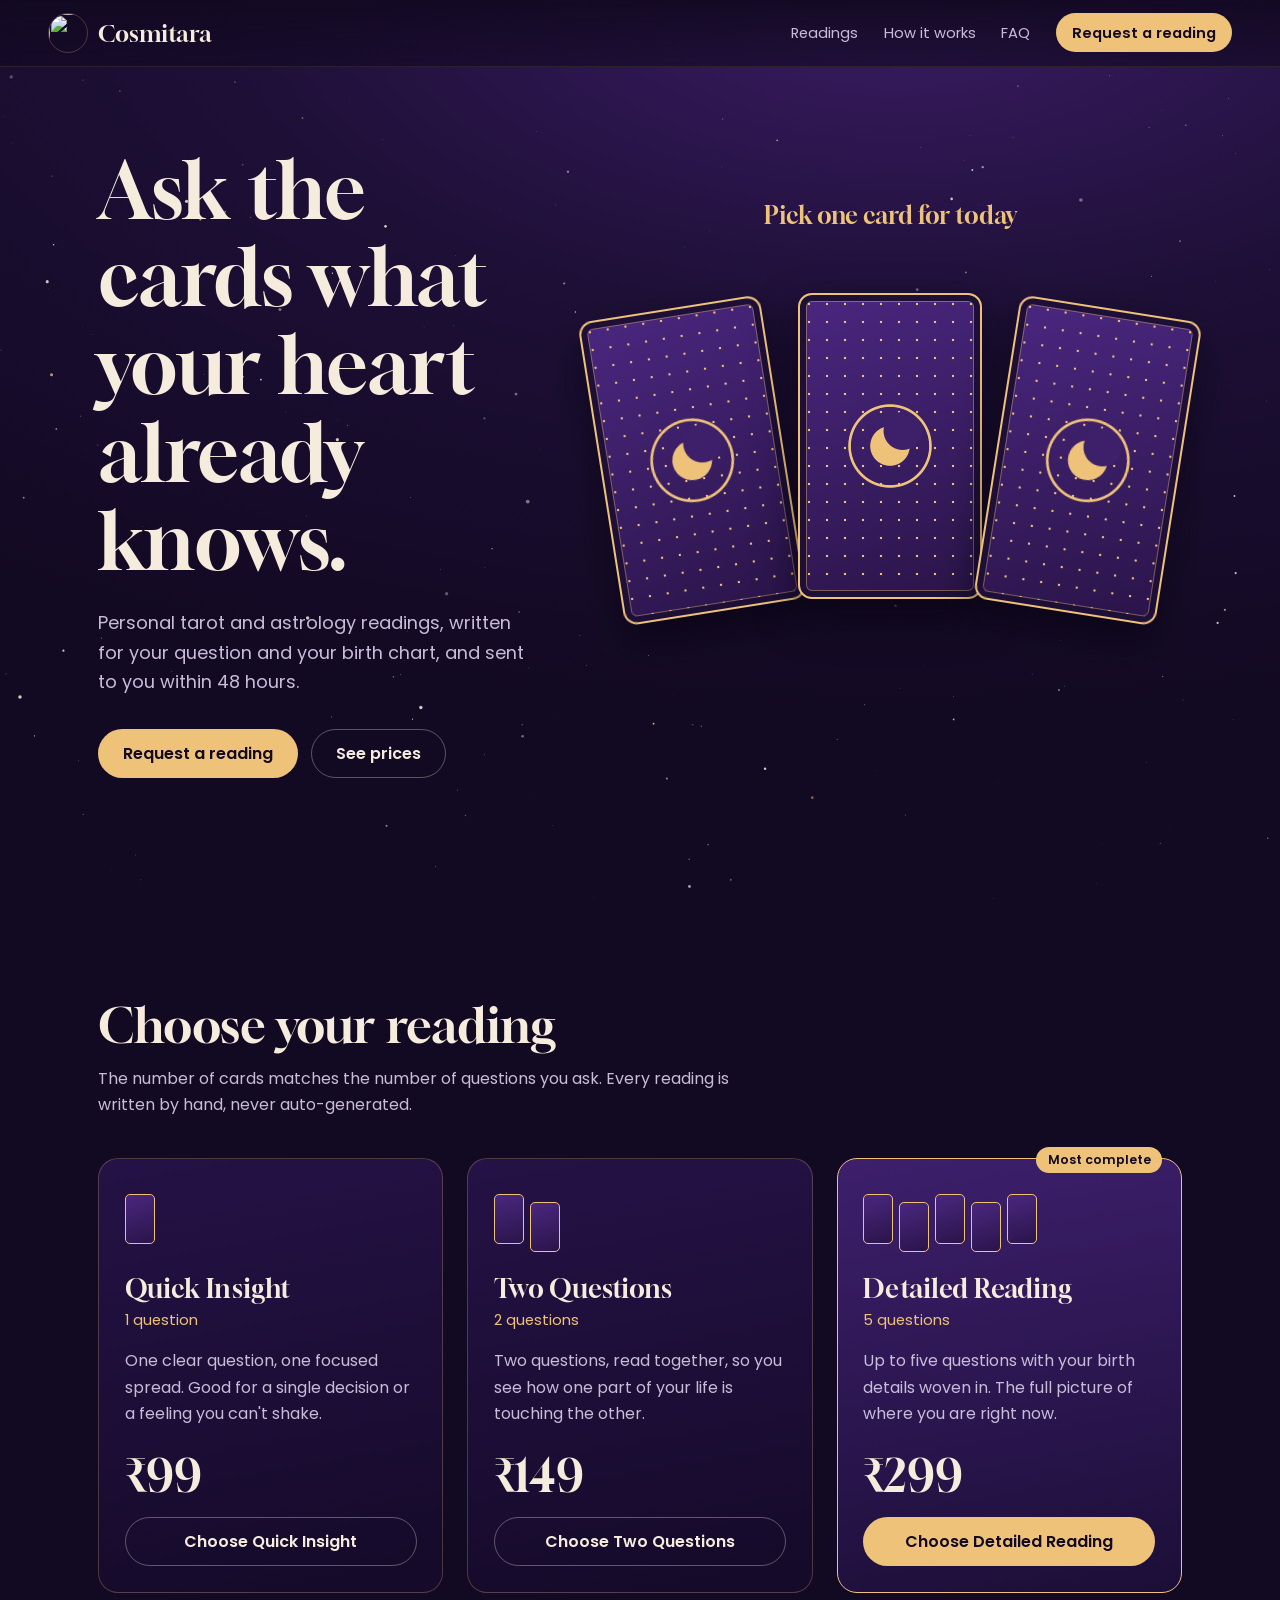
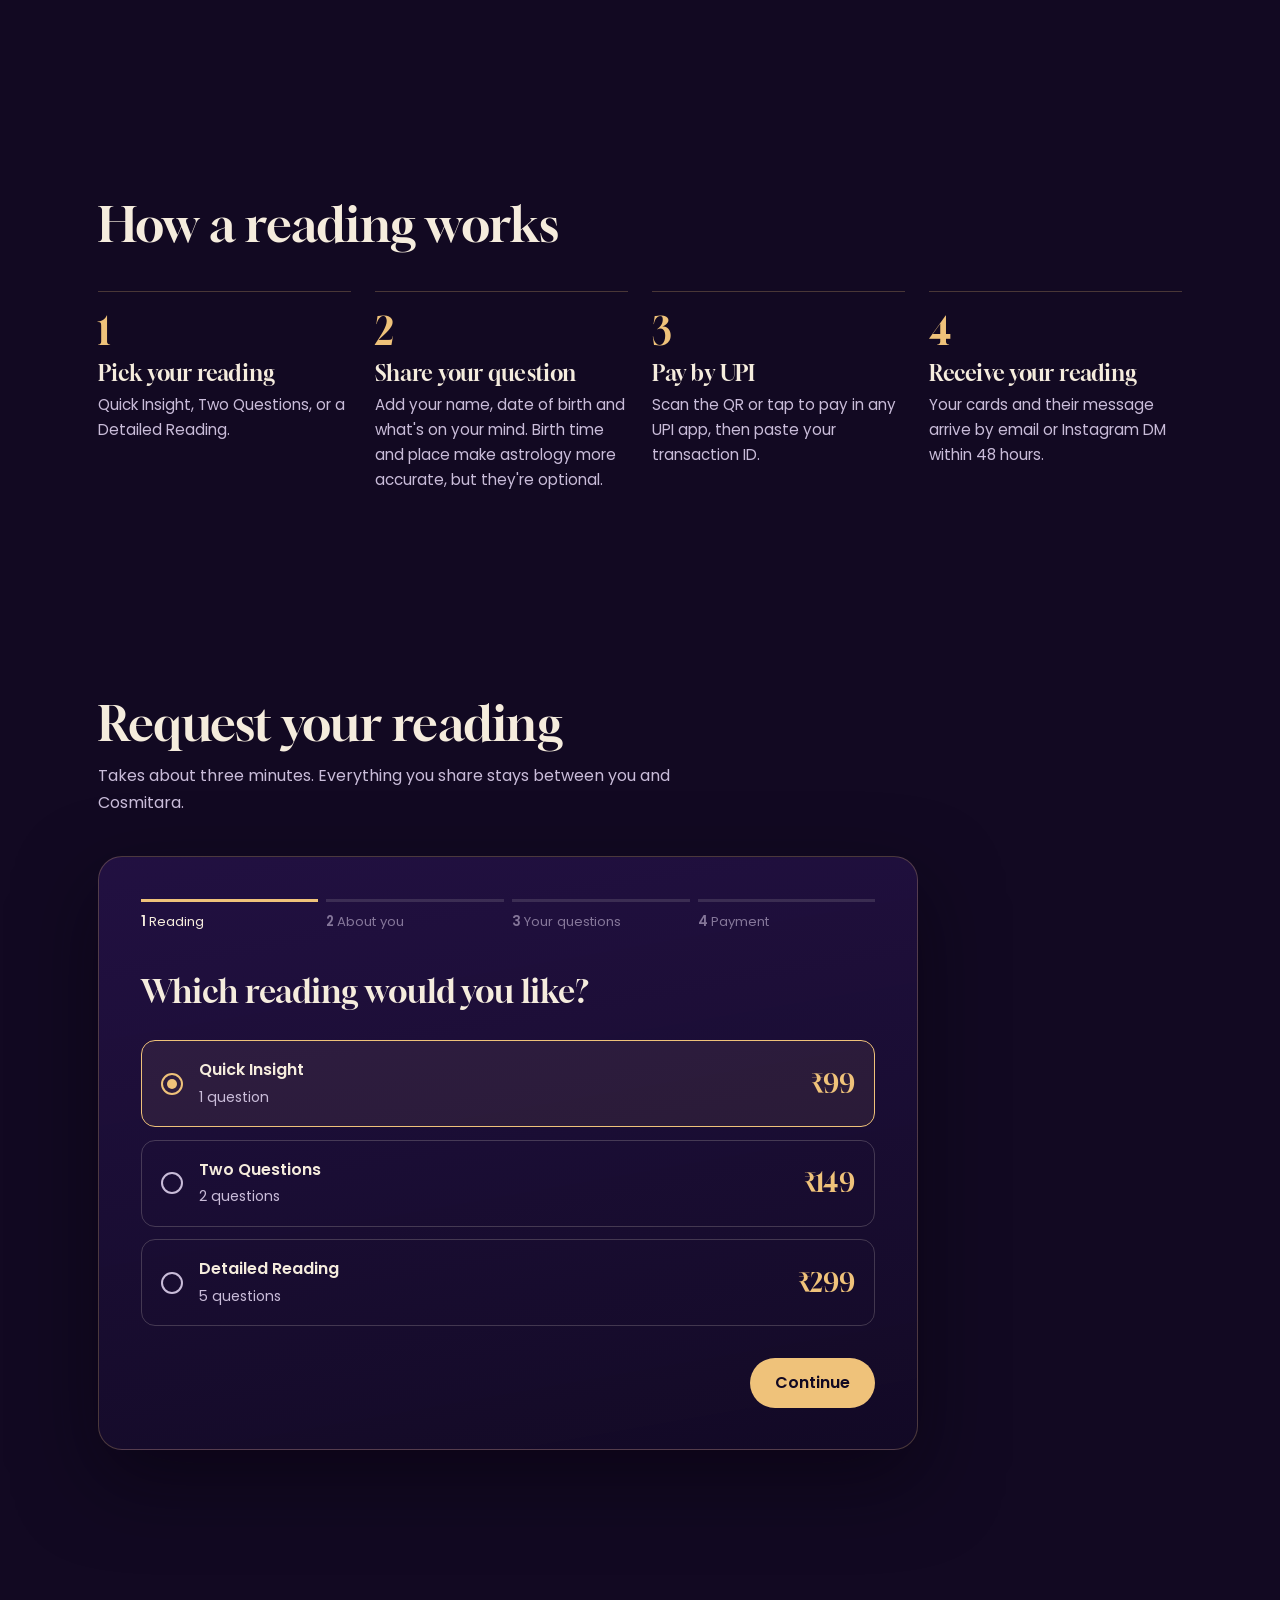
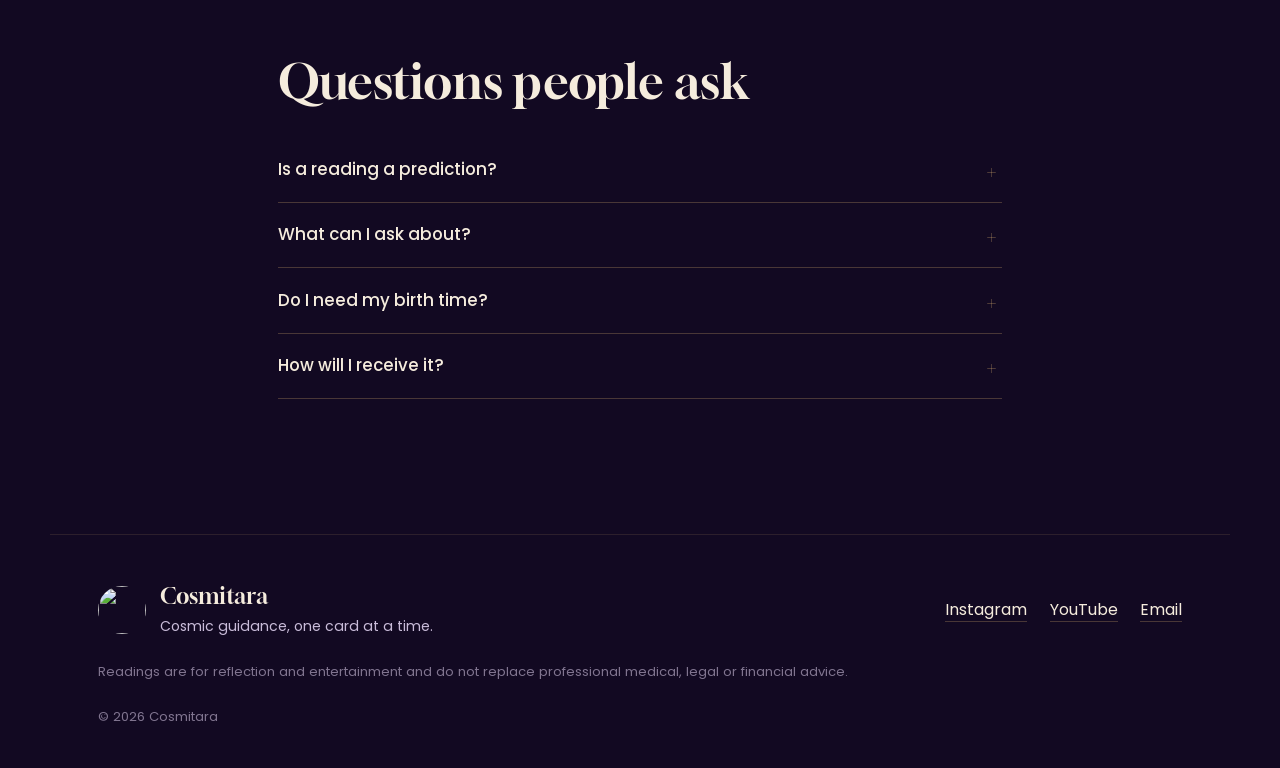
==== index.html @ 2f1b4df8 "Add files via upload" ====
<!DOCTYPE html>
<html lang="en">
<head>
<meta charset="utf-8">
<meta name="viewport" content="width=device-width, initial-scale=1">
<title>Cosmitara · Tarot & Astrology Readings</title>
<meta name="description" content="Personal tarot and astrology readings by Cosmitara. Ask your question, share your birth details, and get a written reading made just for you.">
<meta name="theme-color" content="#120922">
<meta property="og:title" content="Cosmitara · Tarot & Astrology Readings">
<meta property="og:description" content="Pick a card for today, or ask the cards your own question.">
<meta property="og:image" content="assets/logo.png">
<link rel="icon" type="image/png" href="assets/favicon.png">
<link rel="apple-touch-icon" href="assets/apple-touch-icon.png">
<link rel="preconnect" href="https://fonts.googleapis.com">
<link rel="preconnect" href="https://fonts.gstatic.com" crossorigin>
<link href="https://fonts.googleapis.com/css2?family=Gloock&family=Poppins:wght@400;500;600&display=swap" rel="stylesheet">
<link rel="stylesheet" href="styles.css">
</head>
<body>
<canvas id="sky" aria-hidden="true"></canvas>

<header class="top">
  <a class="brand" href="#top" aria-label="Cosmitara home">
    <img src="assets/logo.png" alt="" width="40" height="40">
    <span>Cosmitara</span>
  </a>
  <nav aria-label="Main">
    <a href="#readings">Readings</a>
    <a href="#how">How it works</a>
    <a href="#faq">FAQ</a>
    <a class="nav-cta" href="#request">Request a reading</a>
  </nav>
</header>

<main id="top">
  <!-- HERO: pick a card -->
  <section class="hero">
    <div class="hero-copy">
      <h1>Ask the cards what your heart already knows.</h1>
      <p class="lede">Personal tarot and astrology readings, written for your question and your birth chart, and sent to you <span data-delivery>within 48 hours</span>.</p>
      <div class="hero-actions">
        <a class="btn btn-gold" href="#request">Request a reading</a>
        <a class="btn btn-ghost" href="#readings">See prices</a>
      </div>
    </div>

    <div class="draw" aria-labelledby="draw-title">
      <p id="draw-title" class="draw-title">Pick one card for today</p>
      <div class="fan" role="group" aria-label="Three face-down tarot cards">
        <button class="tcard" data-i="0" aria-label="Pick the left card"><span class="tcard-inner"><span class="face back"></span><span class="face front"></span></span></button>
        <button class="tcard" data-i="1" aria-label="Pick the middle card"><span class="tcard-inner"><span class="face back"></span><span class="face front"></span></span></button>
        <button class="tcard" data-i="2" aria-label="Pick the right card"><span class="tcard-inner"><span class="face back"></span><span class="face front"></span></span></button>
      </div>
      <div class="draw-result" aria-live="polite">
        <p class="draw-msg"></p>
        <p class="draw-more" hidden>Want to go deeper? <a href="#request">Ask the cards your own question.</a> <button class="link-btn" id="reshuffle">Shuffle again</button></p>
      </div>
    </div>
  </section>

  <!-- READINGS -->
  <section id="readings" class="readings">
    <div class="section-head">
      <h2>Choose your reading</h2>
      <p>The number of cards matches the number of questions you ask. Every reading is written by hand, never auto-generated.</p>
    </div>
    <div class="plans" id="plans"><!-- filled by app.js --></div>
  </section>

  <!-- HOW IT WORKS (a real sequence) -->
  <section id="how" class="how">
    <h2>How a reading works</h2>
    <ol class="steps">
      <li><h3>Pick your reading</h3><p>Quick Insight, Two Questions, or a Detailed Reading.</p></li>
      <li><h3>Share your question</h3><p>Add your name, date of birth and what's on your mind. Birth time and place make astrology more accurate, but they're optional.</p></li>
      <li><h3>Pay by UPI</h3><p>Scan the QR or tap to pay in any UPI app, then paste your transaction ID.</p></li>
      <li><h3>Receive your reading</h3><p>Your cards and their message arrive by email or Instagram DM <span data-delivery>within 48 hours</span>.</p></li>
    </ol>
  </section>

  <!-- REQUEST FORM -->
  <section id="request" class="request">
    <div class="section-head">
      <h2>Request your reading</h2>
      <p>Takes about three minutes. Everything you share stays between you and Cosmitara.</p>
    </div>

    <form id="readingForm" class="rform" novalidate>
      <ol class="progress" aria-label="Form progress">
        <li class="is-active" data-step-dot="1">Reading</li>
        <li data-step-dot="2">About you</li>
        <li data-step-dot="3">Your questions</li>
        <li data-step-dot="4">Payment</li>
      </ol>

      <!-- honeypot -->
      <input type="checkbox" name="botcheck" class="hp" tabindex="-1" autocomplete="off">

      <!-- STEP 1 -->
      <fieldset class="step is-active" data-step="1">
        <legend>Which reading would you like?</legend>
        <div class="plan-pick" id="planPick"><!-- filled by app.js --></div>
        <div class="step-nav"><span></span><button type="button" class="btn btn-gold" data-next>Continue</button></div>
      </fieldset>

      <!-- STEP 2 -->
      <fieldset class="step" data-step="2">
        <legend>A little about you</legend>
        <div class="grid">
          <label class="field"><span class="lab">Full name</span><input name="name" autocomplete="name" required></label>
          <label class="field"><span class="lab">Email</span><input name="email" type="email" autocomplete="email" required><small>Your reading is sent here.</small></label>
          <label class="field"><span class="lab">Instagram handle <em>optional</em></span><input name="instagram" placeholder="@yourname"></label>
          <label class="field"><span class="lab">Date of birth</span><input name="dob" type="date" required></label>
          <label class="field"><span class="lab">Time of birth <em>optional</em></span><input name="birth_time" type="time"><small>Even an approximate time helps.</small></label>
          <label class="field"><span class="lab">Place of birth <em>optional</em></span><input name="birth_place" placeholder="City, State"></label>
          <label class="field"><span class="lab">What is this about?</span><select name="focus" id="focus" required>
              <option value="">Choose one</option>
              <option>Love & relationships</option>
              <option>Career & purpose</option>
              <option>Self-growth & healing</option>
              <option>Family & friendships</option>
              <option>General guidance</option>
            </select>
          </label>
          <label class="field"><span class="lab">Send my reading by</span><select name="delivery" required>
              <option>Email</option>
              <option>Instagram DM</option>
            </select>
          </label>
        </div>
        <div class="partner" id="partner" hidden>
          <p class="partner-note">Is your question about someone specific? Their details help, if you know them.</p>
          <div class="grid">
            <label class="field"><span class="lab">Their name <em>optional</em></span><input name="partner_name"></label>
            <label class="field"><span class="lab">Their date of birth <em>optional</em></span><input name="partner_dob" type="date"></label>
          </div>
        </div>
        <div class="step-nav"><button type="button" class="btn btn-ghost" data-back>Back</button><button type="button" class="btn btn-gold" data-next>Continue</button></div>
      </fieldset>

      <!-- STEP 3 -->
      <fieldset class="step" data-step="3">
        <legend>Your <span id="qCountWord">question</span></legend>
        <p class="hint">Open questions get the richest answers. Try "What do I need to know about…" rather than yes/no.</p>
        <div id="questions"><!-- filled by app.js --></div>
        <label class="field"><span class="lab">Anything else you'd like me to know? <em>optional</em></span><textarea name="context" rows="3"></textarea></label>
        <div class="step-nav"><button type="button" class="btn btn-ghost" data-back>Back</button><button type="button" class="btn btn-gold" data-next>Continue to payment</button></div>
      </fieldset>

      <!-- STEP 4 -->
      <fieldset class="step" data-step="4">
        <legend>Pay and send</legend>
        <div class="pay">
          <div class="pay-qr">
            <div id="qr" class="qr" role="img" aria-label="UPI payment QR code"></div>
            <a id="upiLink" class="btn btn-gold pay-app" href="#">Pay in UPI app</a>
          </div>
          <div class="pay-info">
            <p class="pay-amount"><span id="payPlan">Quick Insight</span><strong id="payPrice">₹99</strong></p>
            <p>Scan with GPay, PhonePe, Paytm or any UPI app.</p>
            <p class="upi-row">UPI ID <code id="upiId">cosmitara@nyes</code> <button type="button" class="link-btn" id="copyUpi">Copy</button></p>
            <label class="field"><span class="lab">UPI transaction ID</span><input name="utr" inputmode="numeric" required placeholder="12-digit UTR / reference number"><small>Find it in your UPI app under payment details.</small></label>
          </div>
        </div>
        <label class="consent"><input type="checkbox" name="consent" required> <span>I'm 18 or older, and I understand readings are for reflection and guidance. They aren't medical, legal or financial advice.</span></label>
        <p class="form-error" id="formError" role="alert" hidden></p>
        <div class="step-nav"><button type="button" class="btn btn-ghost" data-back>Back</button><button type="submit" class="btn btn-gold" id="sendBtn">Send my request</button></div>
      </fieldset>

      <!-- DONE -->
      <div class="done" id="done" hidden tabindex="-1">
        <h3>Request sent. The cards are being drawn.</h3>
        <p>Your reading will reach you <span data-delivery>within 48 hours</span>. If anything about your payment needs checking, Cosmitara will message you first.</p>
        <a class="btn btn-ghost" href="#top">Back to the top</a>
      </div>
    </form>

    <p class="alt-form" id="altForm" hidden>Prefer Google Forms? <a id="gformLink" href="#" target="_blank" rel="noopener">Fill in the same request there.</a></p>
  </section>

  <!-- FAQ -->
  <section id="faq" class="faq">
    <h2>Questions people ask</h2>
    <details><summary>Is a reading a prediction?</summary><p>No. Tarot and astrology show the energy around a situation and help you see your options clearly. Your choices still shape what happens.</p></details>
    <details><summary>What can I ask about?</summary><p>Love, relationships, career direction, self-growth, family, and anything you need clarity on. I don't read on health, legal cases or money and investments. Please speak to a professional for those.</p></details>
    <details><summary>Do I need my birth time?</summary><p>It's optional. Your date of birth is enough for a tarot reading. Birth time and place let me add your rising sign and more astrology detail.</p></details>
    <details><summary>How will I receive it?</summary><p>By email or Instagram DM, whichever you choose. You get the cards drawn and a written message for each question.</p></details>
  </section>
</main>

<footer class="foot">
  <div class="foot-brand">
    <img src="assets/logo.png" alt="" width="48" height="48">
    <p>Cosmitara<br><span>Cosmic guidance, one card at a time.</span></p>
  </div>
  <ul class="socials">
    <li><a data-instagram href="#" target="_blank" rel="noopener">Instagram</a></li>
    <li><a data-youtube href="#" target="_blank" rel="noopener">YouTube</a></li>
    <li><a data-email href="#">Email</a></li>
  </ul>
  <p class="disclaimer">Readings are for reflection and entertainment and do not replace professional medical, legal or financial advice.</p>
  <p class="copy">© <span id="year"></span> Cosmitara</p>
</footer>

<script src="config.js"></script>
<script src="assets/qr.js"></script>
<script src="app.js"></script>
</body>
</html>
---- styles.css ----
[hidden] { display: none !important; }
:root {
  --ink: #120922;
  --night: #1d0f36;
  --plum: #3b1f64;
  --veil: #f5ecdd1a;
  --gold: #efc27a;
  --gold-deep: #c9974b;
  --moon: #f5ecdd;
  --mist: #c9bcd9;
  --rose: #d49ab3;
  --line: #efc27a40;
  --display: "Gloock", "Times New Roman", serif;
  --body: "Poppins", system-ui, sans-serif;
  --r-card: 14px;
  --r-ui: 10px;
}

*, *::before, *::after { box-sizing: border-box; }
html { scroll-behavior: smooth; }
@media (prefers-reduced-motion: reduce) { html { scroll-behavior: auto; } }

body {
  margin: 0;
  font-family: var(--body);
  font-size: 1rem;
  line-height: 1.65;
  color: var(--moon);
  background: radial-gradient(120% 80% at 70% 0%, #3a1c63 0%, var(--night) 45%, var(--ink) 100%) fixed;
  background-color: var(--ink);
  min-height: 100vh;
  overflow-x: hidden;
}
#sky { position: fixed; inset: 0; width: 100%; height: 100%; z-index: -1; pointer-events: none; }

a { color: var(--gold); text-underline-offset: 3px; }
a:hover { color: #ffd99c; }
:focus-visible { outline: 2px solid var(--gold); outline-offset: 3px; border-radius: 4px; }
img { display: block; }

h1, h2, h3 { font-family: var(--display); font-weight: 400; line-height: 1.12; margin: 0; letter-spacing: 0.005em; }
h2 { font-size: clamp(2rem, 4.4vw, 3rem); }
h3 { font-size: 1.35rem; }

/* ---------- header ---------- */
.top {
  position: sticky; top: 0; z-index: 20;
  display: flex; align-items: center; justify-content: space-between; gap: 1rem;
  padding: 0.8rem clamp(1rem, 4vw, 3rem);
  background: linear-gradient(#120922f2, #12092299);
  backdrop-filter: blur(10px);
  border-bottom: 1px solid #efc27a1f;
}
.brand { display: flex; align-items: center; gap: 0.6rem; text-decoration: none; color: var(--moon); font-family: var(--display); font-size: 1.45rem; }
.brand img { border-radius: 50%; border: 1px solid var(--line); }
.top nav { display: flex; align-items: center; gap: clamp(0.8rem, 2vw, 1.8rem); font-size: 0.92rem; }
.top nav a { color: var(--mist); text-decoration: none; }
.top nav a:hover { color: var(--moon); }
.top nav .nav-cta { color: var(--ink); background: var(--gold); padding: 0.45rem 1rem; border-radius: 999px; font-weight: 600; }
.top nav .nav-cta:hover { background: #ffd99c; color: var(--ink); }
@media (max-width: 760px) {
  .top nav a:not(.nav-cta) { display: none; }
  .brand span { font-size: 1.25rem; }
}

/* ---------- buttons ---------- */
.btn {
  display: inline-flex; align-items: center; justify-content: center;
  min-height: 48px; padding: 0.7rem 1.5rem;
  border-radius: 999px; font: 600 1rem var(--body);
  text-decoration: none; cursor: pointer; border: 1px solid transparent;
  transition: background-color .2s, color .2s, border-color .2s;
}
.btn-gold { background: var(--gold); color: var(--ink); }
.btn-gold:hover { background: #ffd99c; color: var(--ink); }
.btn-gold[disabled] { opacity: .6; cursor: progress; }
.btn-ghost { background: transparent; color: var(--moon); border-color: #f5ecdd55; }
.btn-ghost:hover { border-color: var(--gold); color: var(--gold); }
.link-btn { background: none; border: 0; padding: 0; color: var(--gold); font: inherit; text-decoration: underline; text-underline-offset: 3px; cursor: pointer; }

/* ---------- layout ---------- */
main > section { padding: clamp(3.5rem, 8vw, 6.5rem) clamp(1rem, 5vw, 3rem); max-width: 1180px; margin: 0 auto; }
.section-head { max-width: 640px; margin-bottom: 2.5rem; }
.section-head p { color: var(--mist); margin: 0.8rem 0 0; }

/* ---------- hero ---------- */
.hero {
  display: grid; grid-template-columns: 1.05fr 1fr; align-items: center; gap: clamp(2rem, 5vw, 4rem);
  min-height: calc(100vh - 70px); padding-top: clamp(2rem, 5vw, 4rem) !important;
}
.hero h1 { font-size: clamp(2.6rem, 6.2vw, 4.9rem); max-width: 12ch; }
.lede { font-size: 1.12rem; color: var(--mist); max-width: 46ch; margin: 1.4rem 0 2rem; }
.hero-actions { display: flex; flex-wrap: wrap; gap: 0.8rem; }

.draw { text-align: center; }
.draw-title { font-family: var(--display); font-size: 1.5rem; color: var(--gold); margin: 0 0 1.5rem; }
.fan { display: flex; justify-content: center; align-items: flex-end; gap: clamp(0.4rem, 1.5vw, 1rem); perspective: 1400px; min-height: 340px; }
.tcard {
  --w: clamp(96px, 26vw, 184px);
  width: var(--w); aspect-ratio: 3 / 5; padding: 0; border: 0; background: none; cursor: pointer;
  transition: transform .45s cubic-bezier(.2,.8,.2,1), opacity .4s;
}
.tcard[data-i="0"] { transform: rotate(-9deg) translateY(14px); }
.tcard[data-i="2"] { transform: rotate(9deg) translateY(14px); }
.fan:not(.is-drawn) .tcard:hover { transform: translateY(-16px) rotate(0); }
.fan.is-drawn .tcard { cursor: default; }
.fan.is-drawn .tcard:not(.is-chosen) { opacity: .28; transform: scale(.9) translateY(24px); }
.fan.is-drawn .tcard.is-chosen { transform: translateY(-12px) scale(1.08); }
.tcard-inner { position: relative; display: block; width: 100%; height: 100%; transform-style: preserve-3d; transition: transform .8s cubic-bezier(.3,.7,.2,1); }
.tcard.is-chosen .tcard-inner { transform: rotateY(180deg); }
.face {
  position: absolute; inset: 0; border-radius: var(--r-card); backface-visibility: hidden;
  border: 2px solid var(--gold); box-shadow: 0 18px 40px #05020c99, inset 0 0 0 6px #1d0f36, inset 0 0 0 7px #efc27a66;
}
.back {
  background:
    radial-gradient(circle at 50% 50%, transparent 0 22%, #efc27a 22.5% 23.5%, transparent 24%),
    radial-gradient(circle at 57% 45%, #3d2069 0 9.5%, transparent 10%),
    radial-gradient(circle at 50% 50%, #efc27a 0 11%, transparent 11.5%),
    radial-gradient(#efc27a 1.2px, transparent 1.6px) 0 0 / 18px 18px,
    linear-gradient(160deg, #4a2780, #2a1449);
}
.tcard:nth-child(2) .back { animation: beckon 3.2s ease-in-out infinite; }
@keyframes beckon { 0%,100% { box-shadow: 0 18px 40px #05020c99, inset 0 0 0 6px #1d0f36, inset 0 0 0 7px #efc27a66; } 50% { box-shadow: 0 0 46px #efc27a66, inset 0 0 0 6px #1d0f36, inset 0 0 0 7px #efc27a; } }
.fan.is-drawn .back { animation: none; }
.front {
  transform: rotateY(180deg);
  display: grid; grid-template-rows: auto 1fr auto; place-items: center;
  padding: 12% 8%; color: var(--moon);
  background: radial-gradient(circle at 50% 45%, var(--tint, #efc27a)55 0%, transparent 55%), linear-gradient(170deg, #3d2068, #1f0f3a);
}
.front .num { font: 600 .72rem var(--body); color: var(--gold); letter-spacing: .08em; }
.front .glyph { font-size: calc(var(--w) * .36); line-height: 1; color: var(--tint, var(--gold)); text-shadow: 0 0 24px var(--tint, var(--gold)); font-family: "Segoe UI Symbol", "Noto Sans Symbols 2", "DejaVu Sans", sans-serif; }
.front .name { font-family: var(--display); font-size: calc(var(--w) * .12); line-height: 1.1; }
.draw-result { min-height: 6.5rem; margin-top: 1.6rem; }
.draw-msg { font-family: var(--display); font-size: clamp(1.3rem, 2.6vw, 1.7rem); margin: 0; max-width: 28ch; margin-inline: auto; }
.draw-msg .card-name { color: var(--gold); }
.draw-more { color: var(--mist); margin: .8rem 0 0; font-size: .95rem; }
.draw-more .link-btn { margin-left: .6rem; color: var(--mist); }
@media (prefers-reduced-motion: reduce) {
  .tcard, .tcard-inner { transition: none; }
  .tcard:nth-child(2) .back { animation: none; }
}

/* ---------- readings ---------- */
.plans { display: grid; grid-template-columns: repeat(3, 1fr); gap: 1.5rem; align-items: stretch; }
.plan {
  position: relative; display: flex; flex-direction: column;
  padding: 1.8rem 1.6rem 1.6rem; border-radius: 20px;
  background: linear-gradient(170deg, #2a1550cc, #160b2bcc);
  border: 1px solid var(--line);
}
.plan.is-featured { border-color: var(--gold); background: linear-gradient(170deg, #3d1f6c, #1c0e37); }
.plan .ribbon { position: absolute; top: -0.8rem; right: 1.2rem; background: var(--gold); color: var(--ink); font-size: .78rem; font-weight: 600; padding: .2rem .7rem; border-radius: 999px; }
.spread { display: flex; gap: 6px; height: 64px; align-items: flex-end; margin-bottom: 1.4rem; }
.spread i { width: 30px; height: 50px; border-radius: 5px; border: 1.5px solid var(--gold); background: linear-gradient(160deg, #4a2780, #2a1449); }
.spread i:nth-child(odd) { transform: translateY(-8px); }
.plan h3 { font-size: 1.6rem; }
.plan .meta { color: var(--gold); font-size: .92rem; margin: .3rem 0 1rem; }
.plan p { color: var(--mist); margin: 0 0 1.6rem; flex: 1; }
.price { font-family: var(--display); font-size: 2.8rem; line-height: 1; margin-bottom: 1.2rem; }
.price small { font-family: var(--body); font-size: .95rem; color: var(--mist); }
@media (max-width: 900px) { .plans { grid-template-columns: 1fr; max-width: 520px; } }

/* ---------- how ---------- */
.how h2 { margin-bottom: 2.5rem; }
.steps { list-style: none; padding: 0; margin: 0; display: grid; grid-template-columns: repeat(4, 1fr); gap: 1.5rem; counter-reset: s; }
.steps li { counter-increment: s; padding-top: 1.2rem; border-top: 1px solid var(--line); }
.steps li::before { content: counter(s); display: block; font-family: var(--display); font-size: 2.4rem; color: var(--gold); line-height: 1; margin-bottom: .7rem; }
.steps h3 { margin-bottom: .4rem; }
.steps p { color: var(--mist); margin: 0; font-size: .95rem; }
@media (max-width: 900px) { .steps { grid-template-columns: 1fr 1fr; } }
@media (max-width: 520px) { .steps { grid-template-columns: 1fr; } }

/* ---------- form ---------- */
.rform {
  scroll-margin-top: 84px;
  max-width: 820px; padding: clamp(1.4rem, 4vw, 2.6rem);
  border-radius: 24px; border: 1px solid var(--line);
  background: linear-gradient(170deg, #26134acc, #130a26e6);
  box-shadow: 0 30px 80px #05020c80;
}
.hp { position: absolute; left: -9999px; }
.progress { list-style: none; display: flex; gap: .5rem; padding: 0; margin: 0 0 2rem; counter-reset: p; }
.progress li { counter-increment: p; flex: 1; font-size: .82rem; color: #c9bcd999; padding-top: .6rem; border-top: 3px solid #f5ecdd22; }
.progress li::before { content: counter(p) " "; font-weight: 600; }
.progress li.is-active, .progress li.is-done { color: var(--moon); border-color: var(--gold); }
@media (max-width: 520px) { .progress li { font-size: 0; } .progress li::before { font-size: .82rem; } }

.step { border: 0; padding: 0; margin: 0; display: none; }
.step.is-active { display: block; animation: stepIn .35s ease; }
@keyframes stepIn { from { opacity: 0; transform: translateY(8px); } to { opacity: 1; transform: none; } }
@media (prefers-reduced-motion: reduce) { .step.is-active { animation: none; } }
legend { font-family: var(--display); font-size: clamp(1.6rem, 3vw, 2rem); padding: 0; margin-bottom: 1.4rem; }
.hint { color: var(--mist); margin: -0.6rem 0 1.4rem; font-size: .95rem; }

.plan-pick { display: grid; gap: .8rem; }
.plan-opt { position: relative; display: grid; grid-template-columns: auto 1fr auto; align-items: center; gap: 1rem; padding: 1rem 1.2rem; border-radius: 14px; border: 1px solid #f5ecdd33; cursor: pointer; transition: border-color .2s, background-color .2s; }
.plan-opt:hover { border-color: #efc27a99; }
.plan-opt input { position: absolute; opacity: 0; }
.plan-opt .dot { width: 22px; height: 22px; border-radius: 50%; border: 2px solid var(--mist); display: grid; place-items: center; }
.plan-opt:has(input:checked) { border-color: var(--gold); background: #efc27a14; }
.plan-opt:has(input:checked) .dot { border-color: var(--gold); }
.plan-opt:has(input:checked) .dot::after { content: ""; width: 10px; height: 10px; border-radius: 50%; background: var(--gold); }
.plan-opt:has(input:focus-visible) { outline: 2px solid var(--gold); outline-offset: 2px; }
.plan-opt b { display: block; font-weight: 600; }
.plan-opt span.sub { color: var(--mist); font-size: .88rem; }
.plan-opt .amt { font-family: var(--display); font-size: 1.6rem; color: var(--gold); }

.grid { display: grid; grid-template-columns: 1fr 1fr; gap: 1.1rem 1.2rem; }
@media (max-width: 620px) { .grid { grid-template-columns: 1fr; } }
.field { display: flex; flex-direction: column; gap: .4rem; font-size: .92rem; font-weight: 500; margin-bottom: .2rem; }
.field em { font-style: normal; font-weight: 400; color: #c9bcd9aa; font-size: .82rem; }
.field small { color: #c9bcd9aa; font-weight: 400; font-size: .8rem; }
input:not([type="checkbox"]):not([type="radio"]), select, textarea {
  width: 100%; min-height: 48px; padding: .7rem .9rem;
  font: 400 1rem var(--body); color: var(--moon);
  background: #0f0720; border: 1px solid #f5ecdd33; border-radius: var(--r-ui);
  color-scheme: dark;
}
textarea { resize: vertical; min-height: 96px; }
input::placeholder, textarea::placeholder { color: #c9bcd966; }
input:focus, select:focus, textarea:focus { outline: none; border-color: var(--gold); box-shadow: 0 0 0 3px #efc27a33; }
.field.is-invalid input, .field.is-invalid select, .field.is-invalid textarea { border-color: #ff8fa3; }
.field .err { color: #ffb3c1; font-size: .8rem; font-weight: 400; }
#questions .field { margin-bottom: 1.1rem; }
.rform > .step > .field, .step > label.field { margin-top: .4rem; }

.partner { margin-top: 1.4rem; padding-top: 1.2rem; border-top: 1px dashed #f5ecdd26; }
.partner-note { margin: 0 0 1rem; color: var(--mist); font-size: .92rem; }

.step-nav { display: flex; justify-content: space-between; align-items: center; gap: 1rem; margin-top: 2rem; }

.pay { display: grid; grid-template-columns: auto 1fr; gap: 1.8rem; align-items: start; }
@media (max-width: 620px) { .pay { grid-template-columns: 1fr; justify-items: center; } .pay-info { width: 100%; } }
.pay-qr { display: flex; flex-direction: column; align-items: center; gap: .9rem; }
.qr { width: 196px; height: 196px; padding: 12px; background: #fff; border-radius: 14px; }
.qr img, .qr canvas { width: 100% !important; height: 100% !important; }
.pay-app { display: none; }
@media (hover: none) and (pointer: coarse) { .pay-app { display: inline-flex; } }
.pay-amount { display: flex; justify-content: space-between; align-items: baseline; gap: 1rem; margin: 0 0 .6rem; padding-bottom: .8rem; border-bottom: 1px solid var(--line); }
.pay-amount strong { font-family: var(--display); font-weight: 400; font-size: 2.2rem; color: var(--gold); }
.pay-info > p { color: var(--mist); margin: .4rem 0; }
.upi-row code { background: #0f0720; border: 1px solid #f5ecdd26; padding: .15rem .5rem; border-radius: 6px; color: var(--moon); font-size: .95rem; }
.pay-info .field { margin-top: 1.2rem; }
.consent { display: flex; gap: .7rem; align-items: flex-start; margin-top: 1.8rem; font-size: .9rem; color: var(--mist); cursor: pointer; }
.consent input { width: 20px; height: 20px; margin-top: .2rem; accent-color: var(--gold); flex: none; }
.consent.is-invalid span { color: #ffb3c1; }
.form-error { color: #ffb3c1; background: #ff8fa31a; border: 1px solid #ff8fa355; padding: .7rem 1rem; border-radius: 10px; margin: 1.2rem 0 0; }

.done { text-align: center; padding: 2rem 0 1rem; }
.done:focus { outline: none; }
.done h3 { font-size: clamp(1.7rem, 3.4vw, 2.3rem); margin-bottom: 1rem; }
.done p { color: var(--mist); max-width: 46ch; margin: 0 auto 1.8rem; }
.alt-form { margin-top: 1.4rem; color: var(--mist); }

/* ---------- faq ---------- */
.faq { max-width: 820px !important; }
.faq h2 { margin-bottom: 1.8rem; }
details { border-bottom: 1px solid var(--line); }
summary { cursor: pointer; list-style: none; padding: 1.15rem 2.2rem 1.15rem 0; font-weight: 500; font-size: 1.05rem; position: relative; }
summary::-webkit-details-marker { display: none; }
summary::after { content: "+"; position: absolute; right: .3rem; top: .9rem; font-family: var(--display); font-size: 1.6rem; color: var(--gold); transition: transform .25s; }
details[open] summary::after { transform: rotate(45deg); }
details p { color: var(--mist); margin: 0 0 1.2rem; max-width: 64ch; }

/* ---------- footer ---------- */
.foot { border-top: 1px solid #efc27a1f; padding: 3rem clamp(1rem, 5vw, 3rem) 2.5rem; max-width: 1180px; margin: 2rem auto 0; display: grid; grid-template-columns: 1fr auto; gap: 1.5rem 2rem; align-items: center; }
.foot-brand { display: flex; align-items: center; gap: .9rem; }
.foot-brand img { border-radius: 50%; }
.foot-brand p { margin: 0; font-family: var(--display); font-size: 1.4rem; line-height: 1.2; }
.foot-brand span { font-family: var(--body); font-size: .88rem; color: var(--mist); }
.socials { list-style: none; display: flex; gap: 1.4rem; padding: 0; margin: 0; }
.socials a { color: var(--moon); text-decoration: none; border-bottom: 1px solid var(--line); }
.socials a:hover { color: var(--gold); border-color: var(--gold); }
.disclaimer, .copy { grid-column: 1 / -1; margin: 0; color: #c9bcd999; font-size: .82rem; }
@media (max-width: 620px) { .foot { grid-template-columns: 1fr; } }

/* ---------- hero responsive ---------- */
@media (max-width: 900px) {
  .hero { grid-template-columns: 1fr; min-height: auto; text-align: center; }
  .hero h1 { margin-inline: auto; }
  .lede { margin-inline: auto; }
  .hero-actions { justify-content: center; }
  .fan { min-height: 240px; }
  .draw-result { min-height: 3rem; margin-top: 1.2rem; }
  .hero { padding-bottom: 2rem !important; }
}
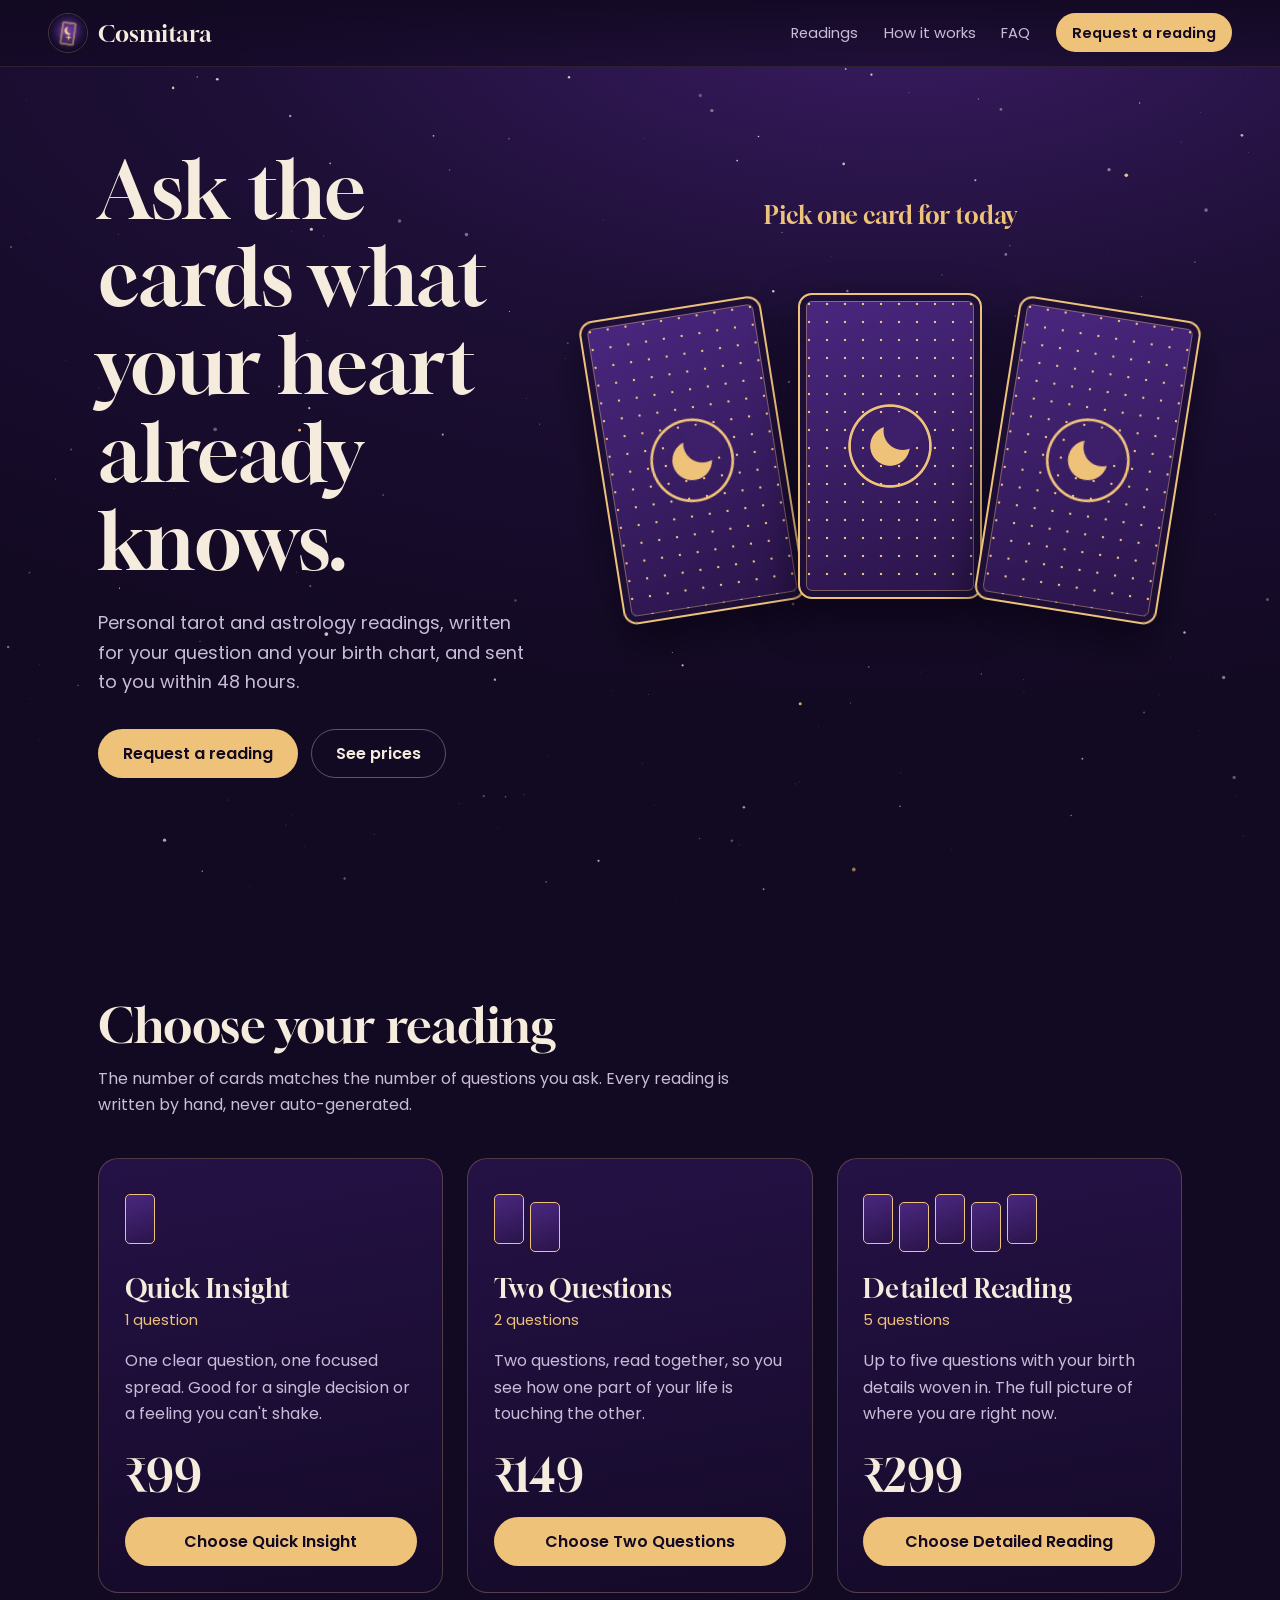
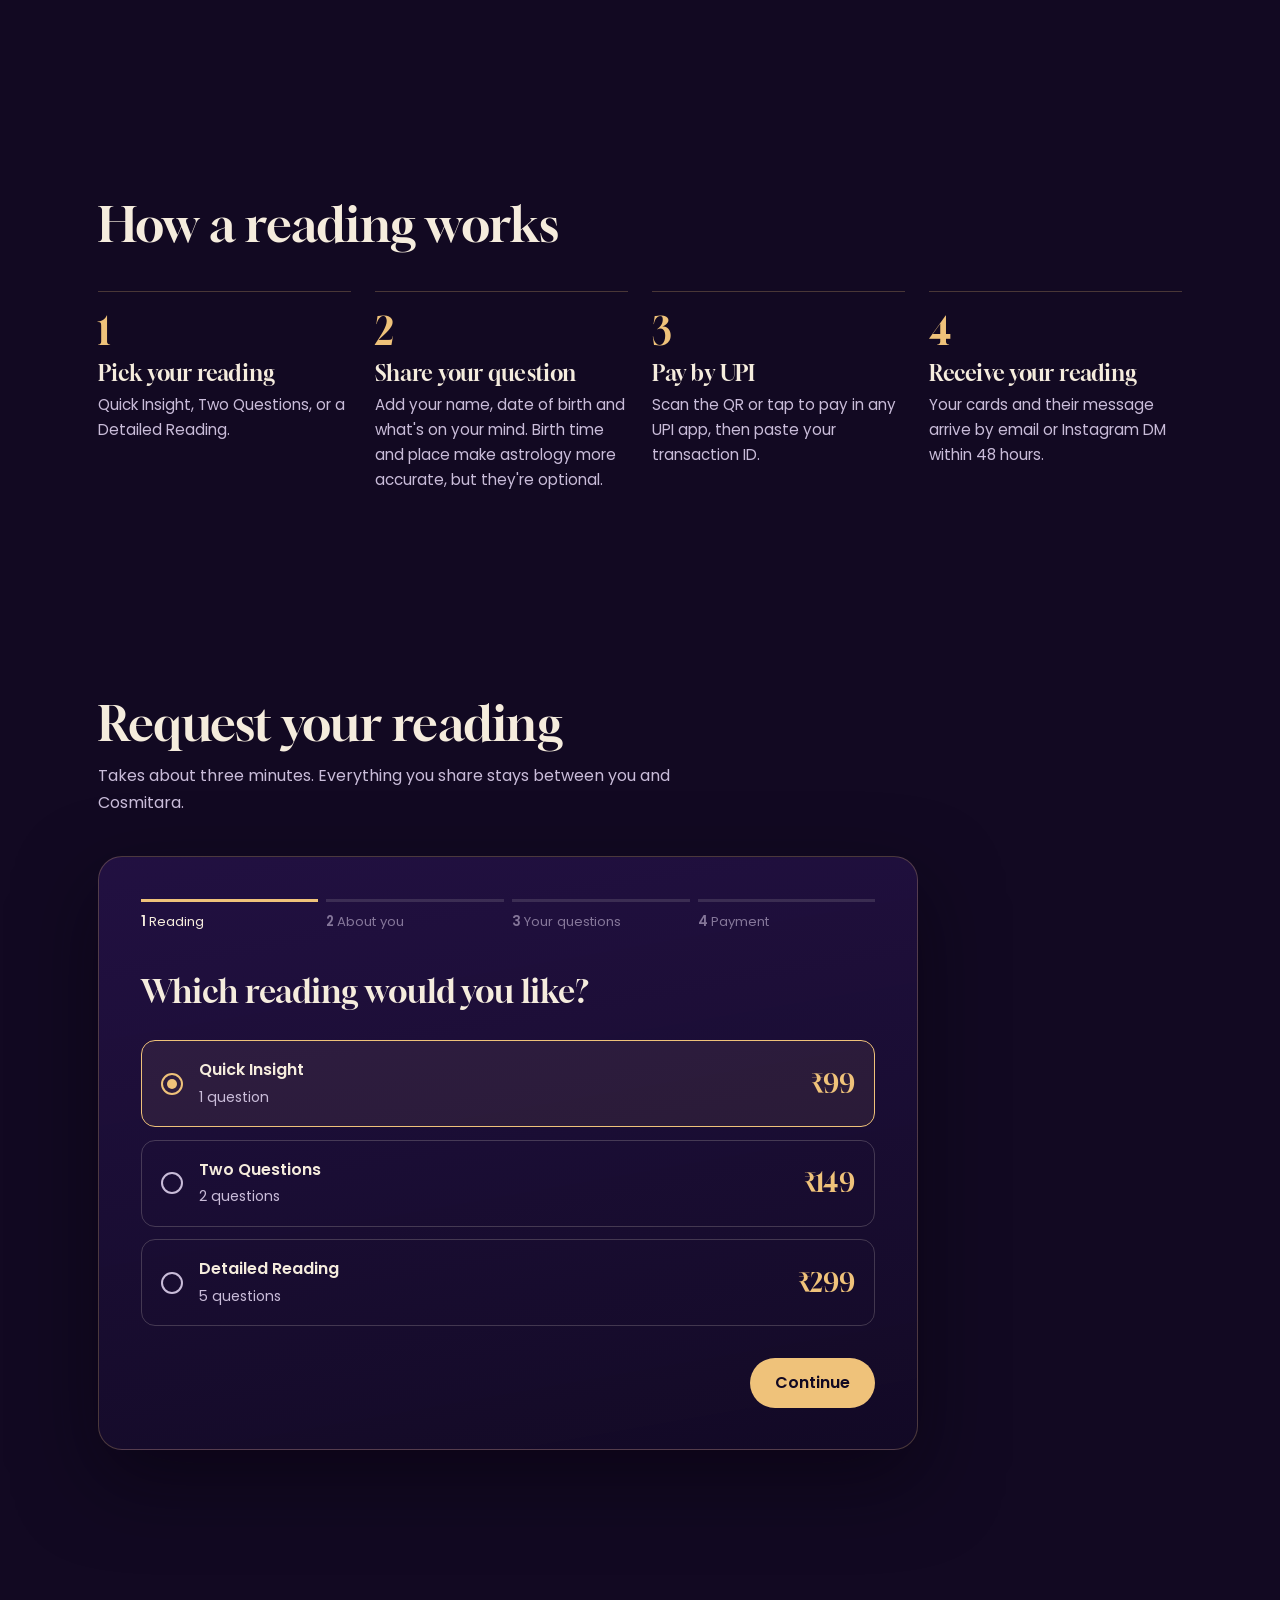
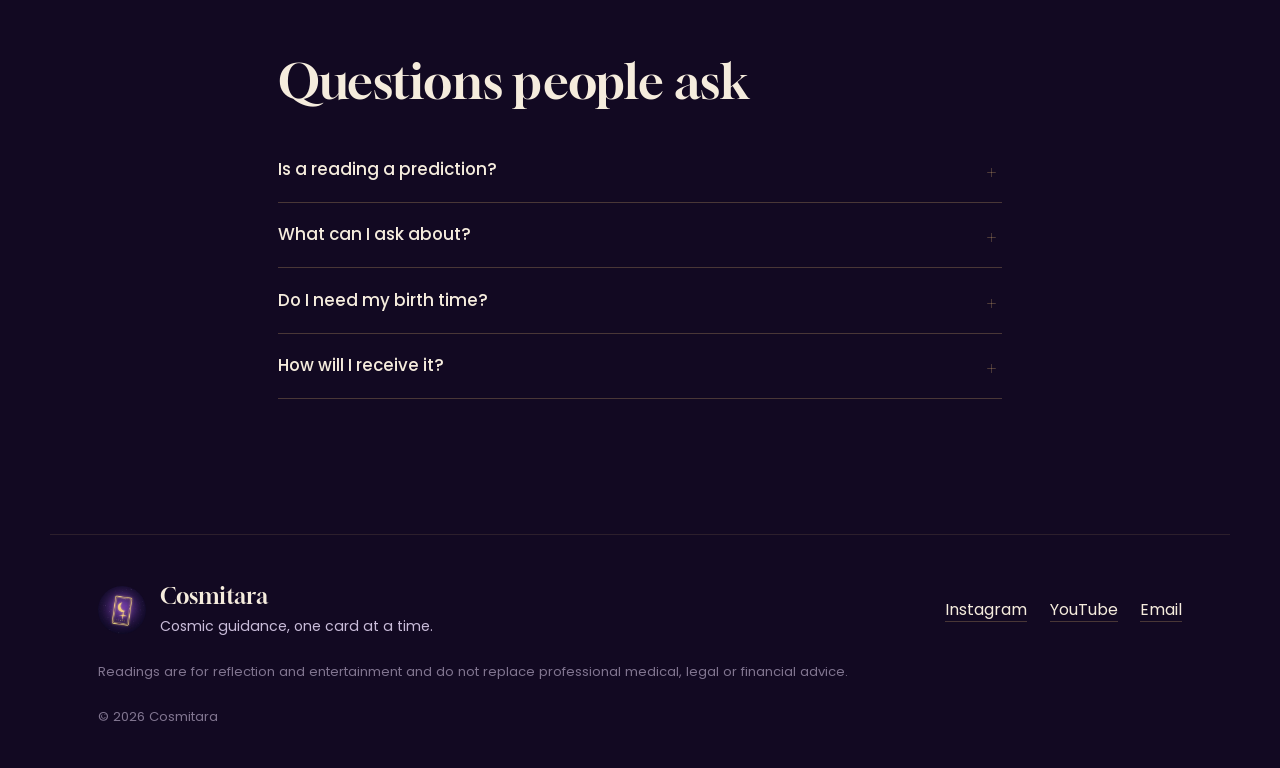
==== commit 381b346e: "Add files via upload" ====
--- a/index.html
+++ b/index.html
@@ -8,9 +8,9 @@
 <meta name="theme-color" content="#120922">
 <meta property="og:title" content="Cosmitara · Tarot & Astrology Readings">
 <meta property="og:description" content="Pick a card for today, or ask the cards your own question.">
-<meta property="og:image" content="assets/logo.png">
-<link rel="icon" type="image/png" href="assets/favicon.png">
-<link rel="apple-touch-icon" href="assets/apple-touch-icon.png">
+<meta property="og:image" content="logo.png">
+<link rel="icon" type="image/png" href="[data-uri]">
+
 <link rel="preconnect" href="https://fonts.googleapis.com">
 <link rel="preconnect" href="https://fonts.gstatic.com" crossorigin>
 <link href="https://fonts.googleapis.com/css2?family=Gloock&family=Poppins:wght@400;500;600&display=swap" rel="stylesheet">
@@ -21,7 +21,7 @@
 
 <header class="top">
   <a class="brand" href="#top" aria-label="Cosmitara home">
-    <img src="assets/logo.png" alt="" width="40" height="40">
+    <img src="[data-uri]" alt="" width="40" height="40">
     <span>Cosmitara</span>
   </a>
   <nav aria-label="Main">
@@ -190,7 +190,7 @@
 
 <footer class="foot">
   <div class="foot-brand">
-    <img src="assets/logo.png" alt="" width="48" height="48">
+    <img src="[data-uri]" alt="" width="48" height="48">
     <p>Cosmitara<br><span>Cosmic guidance, one card at a time.</span></p>
   </div>
   <ul class="socials">
@@ -203,7 +203,7 @@
 </footer>
 
 <script src="config.js"></script>
-<script src="assets/qr.js"></script>
+<script src="qr.js"></script>
 <script src="app.js"></script>
 </body>
 </html>
--- a/styles.css
+++ b/styles.css
@@ -56,11 +56,13 @@
 .top nav { display: flex; align-items: center; gap: clamp(0.8rem, 2vw, 1.8rem); font-size: 0.92rem; }
 .top nav a { color: var(--mist); text-decoration: none; }
 .top nav a:hover { color: var(--moon); }
-.top nav .nav-cta { color: var(--ink); background: var(--gold); padding: 0.45rem 1rem; border-radius: 999px; font-weight: 600; }
+.top nav .nav-cta { white-space: nowrap; color: var(--ink); background: var(--gold); padding: 0.45rem 1rem; border-radius: 999px; font-weight: 600; }
 .top nav .nav-cta:hover { background: #ffd99c; color: var(--ink); }
 @media (max-width: 760px) {
   .top nav a:not(.nav-cta) { display: none; }
   .brand span { font-size: 1.25rem; }
+  .top nav .nav-cta { padding: 0.45rem 0.85rem; font-size: 0.85rem; }
+  .brand img { width: 34px; height: 34px; }
 }
 
 /* ---------- buttons ---------- */
@@ -68,7 +70,7 @@
   display: inline-flex; align-items: center; justify-content: center;
   min-height: 48px; padding: 0.7rem 1.5rem;
   border-radius: 999px; font: 600 1rem var(--body);
-  text-decoration: none; cursor: pointer; border: 1px solid transparent;
+  text-decoration: none; cursor: pointer; border: 1px solid transparent; white-space: nowrap;
   transition: background-color .2s, color .2s, border-color .2s;
 }
 .btn-gold { background: var(--gold); color: var(--ink); }
@@ -150,8 +152,7 @@
   background: linear-gradient(170deg, #2a1550cc, #160b2bcc);
   border: 1px solid var(--line);
 }
-.plan.is-featured { border-color: var(--gold); background: linear-gradient(170deg, #3d1f6c, #1c0e37); }
-.plan .ribbon { position: absolute; top: -0.8rem; right: 1.2rem; background: var(--gold); color: var(--ink); font-size: .78rem; font-weight: 600; padding: .2rem .7rem; border-radius: 999px; }
+.plan .btn { width: 100%; }
 .spread { display: flex; gap: 6px; height: 64px; align-items: flex-end; margin-bottom: 1.4rem; }
 .spread i { width: 30px; height: 50px; border-radius: 5px; border: 1.5px solid var(--gold); background: linear-gradient(160deg, #4a2780, #2a1449); }
 .spread i:nth-child(odd) { transform: translateY(-8px); }
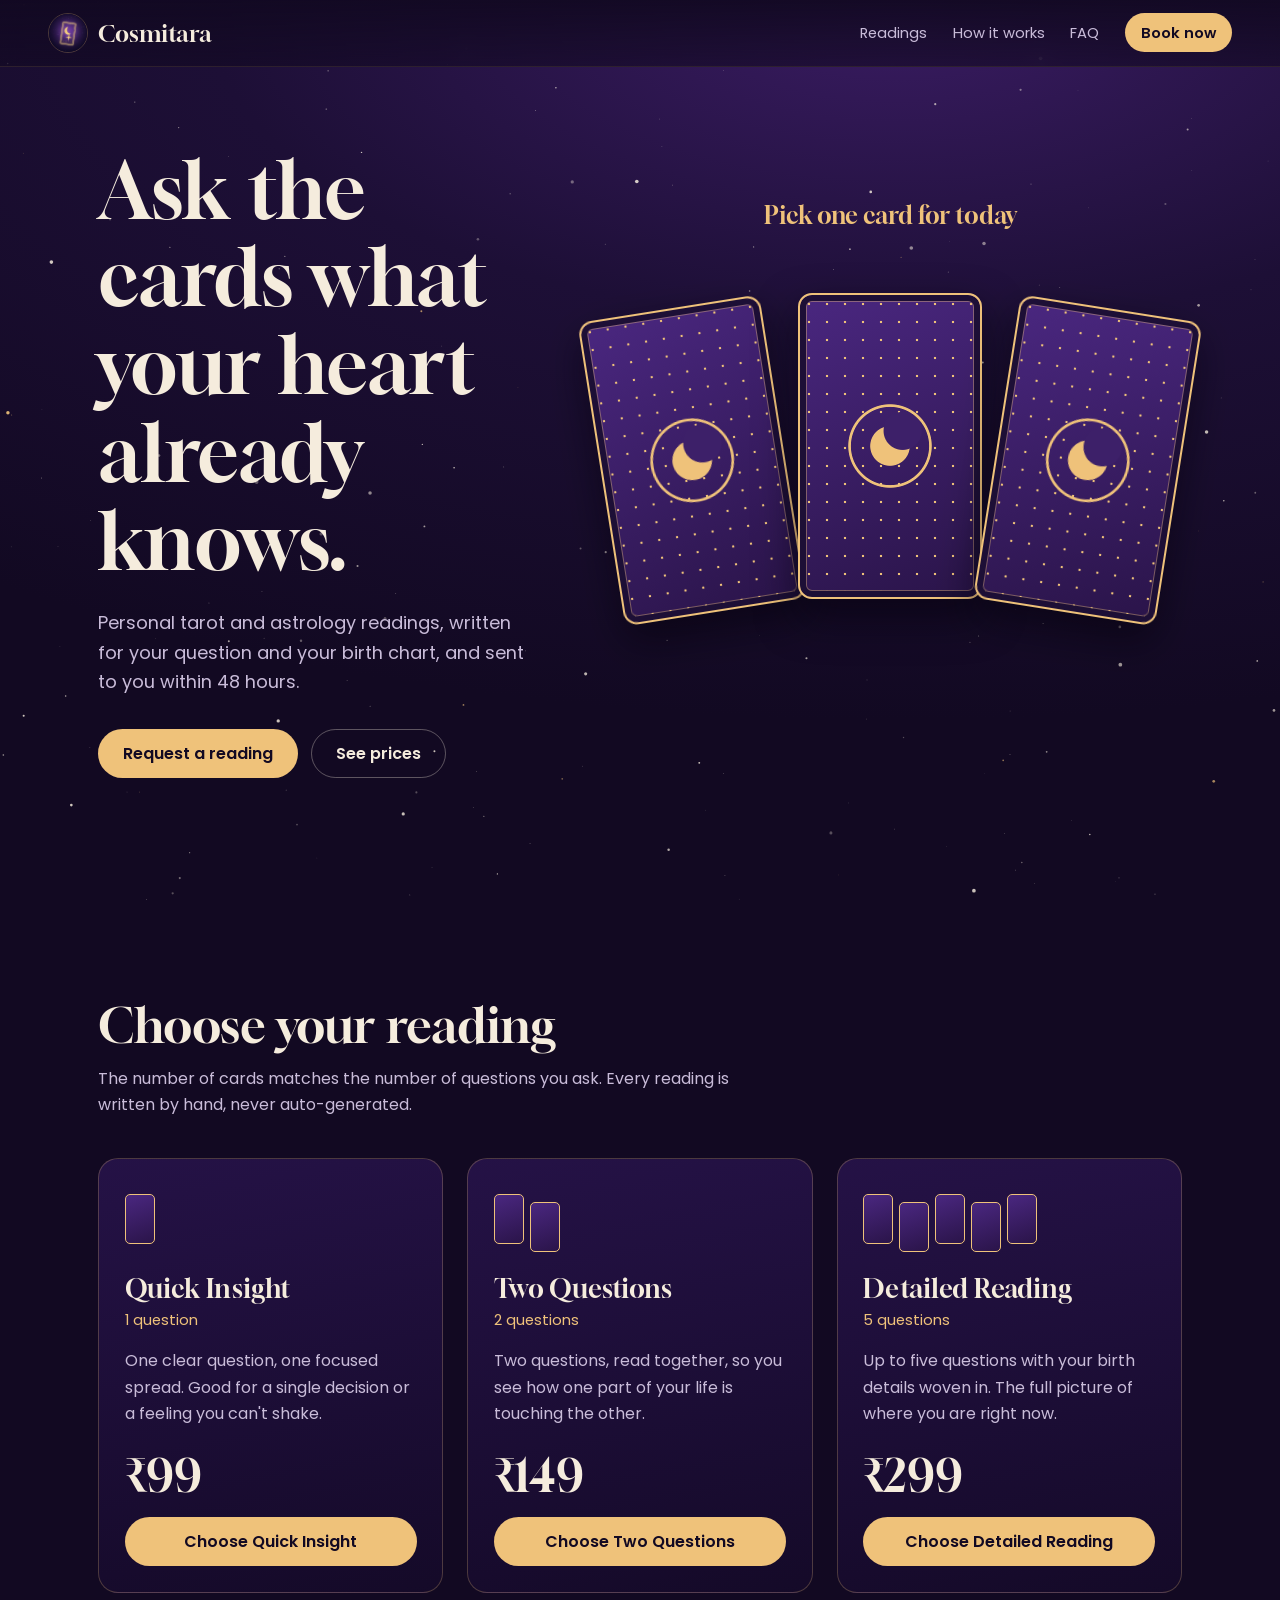
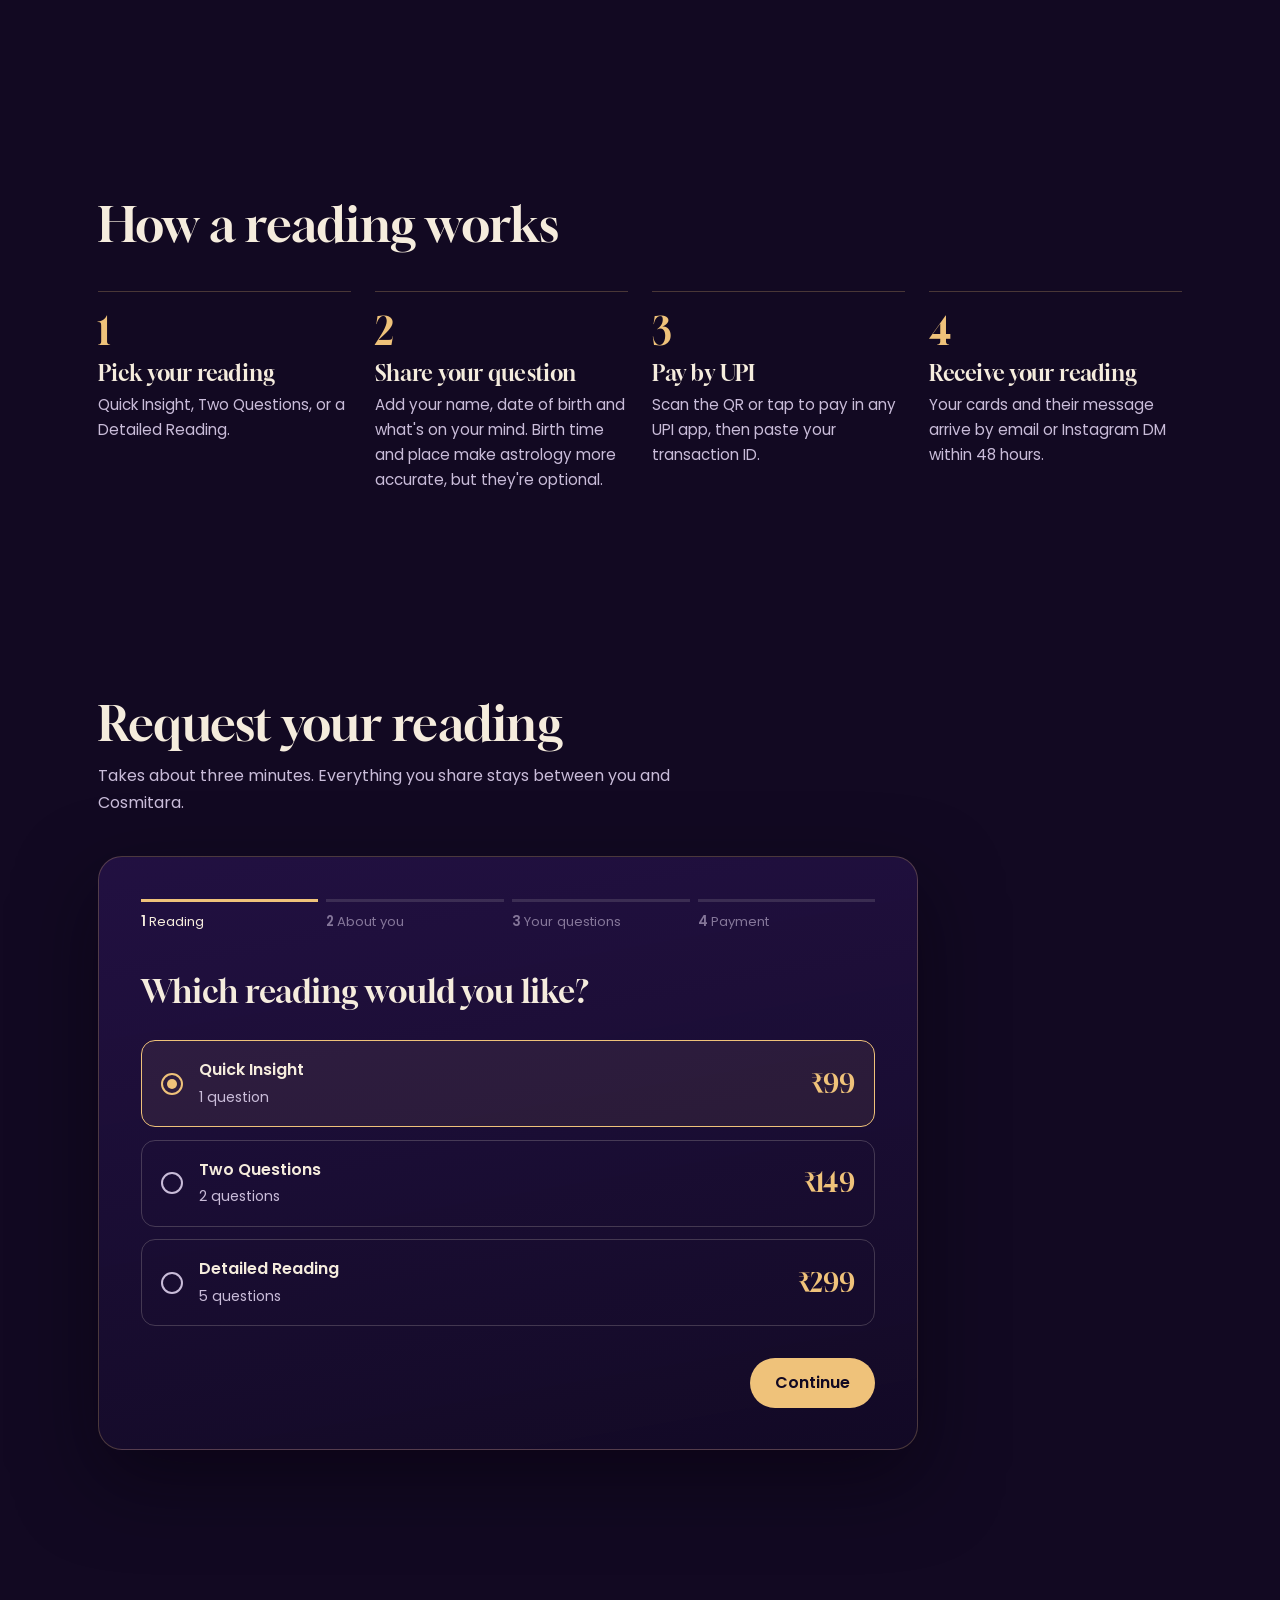
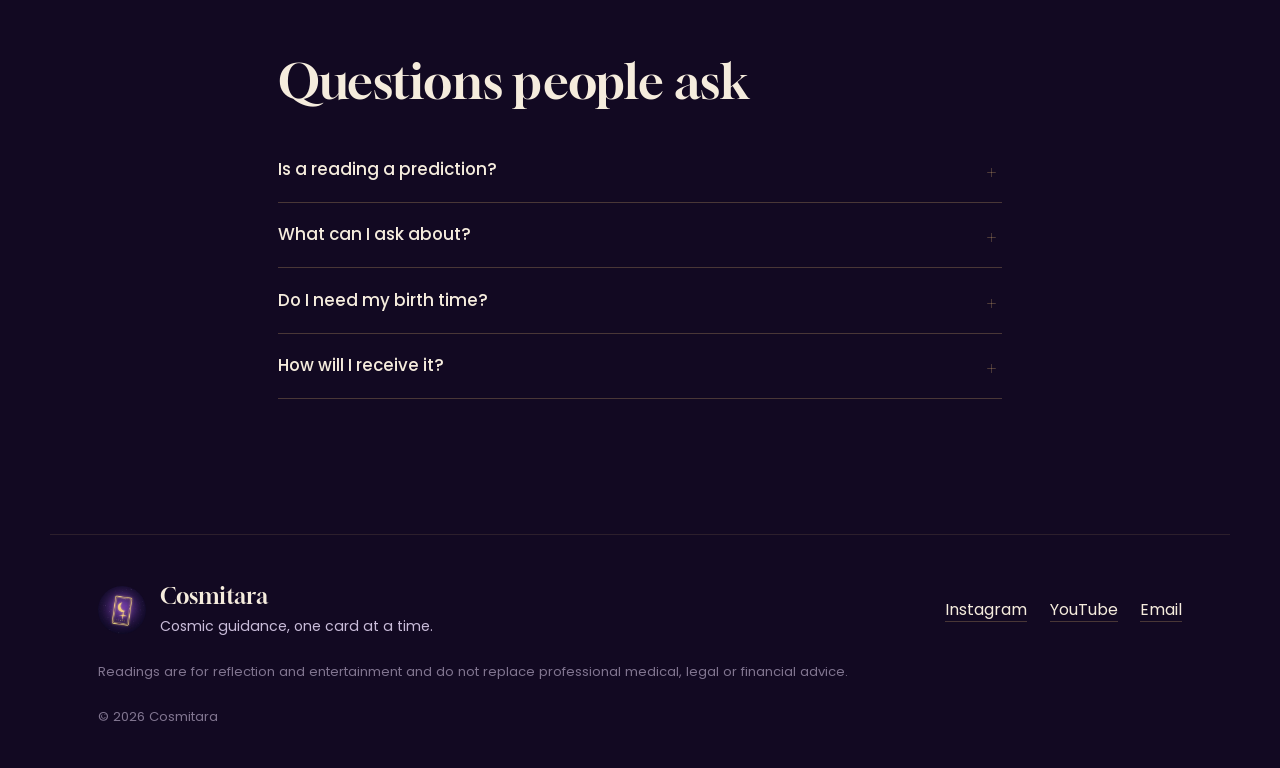
==== commit 9004f837: "Add files via upload" ====
--- a/index.html
+++ b/index.html
@@ -28,7 +28,7 @@
     <a href="#readings">Readings</a>
     <a href="#how">How it works</a>
     <a href="#faq">FAQ</a>
-    <a class="nav-cta" href="#request">Request a reading</a>
+    <a class="nav-cta" href="#request">Book now</a>
   </nav>
 </header>
 
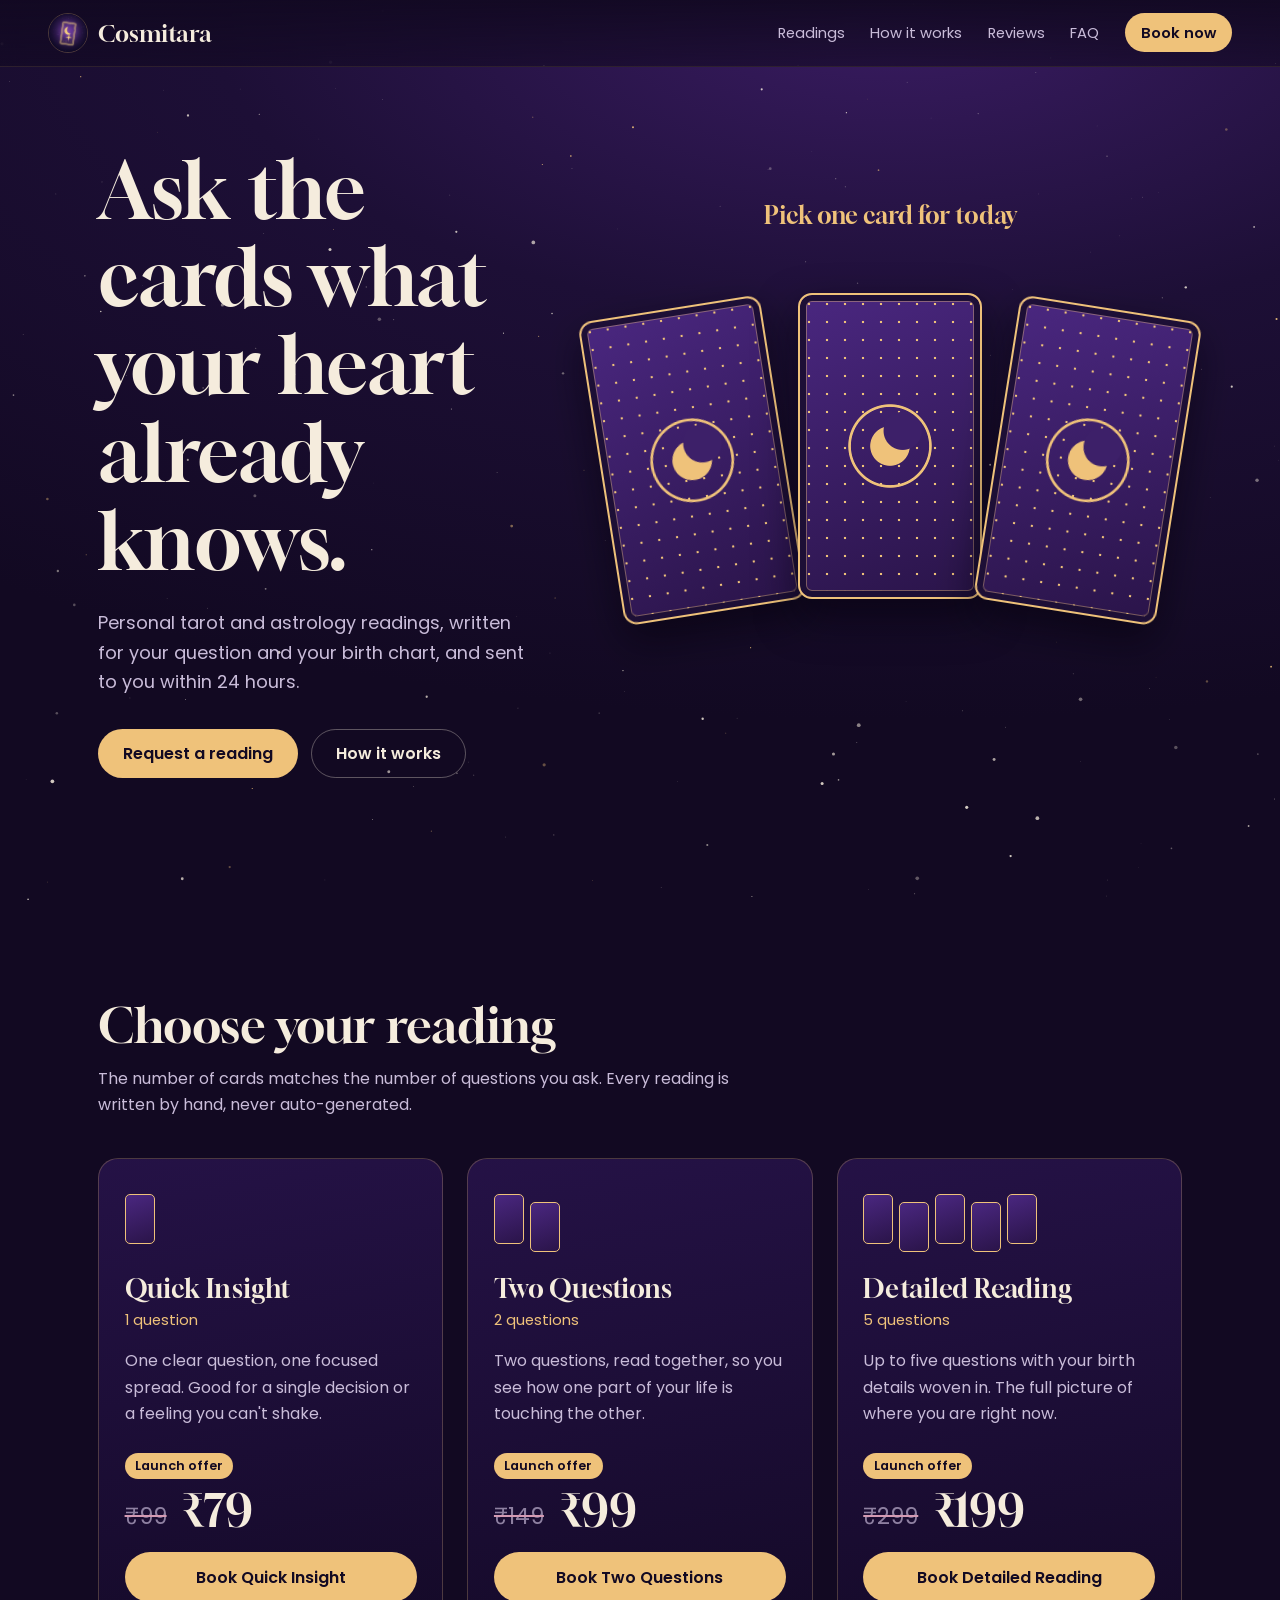
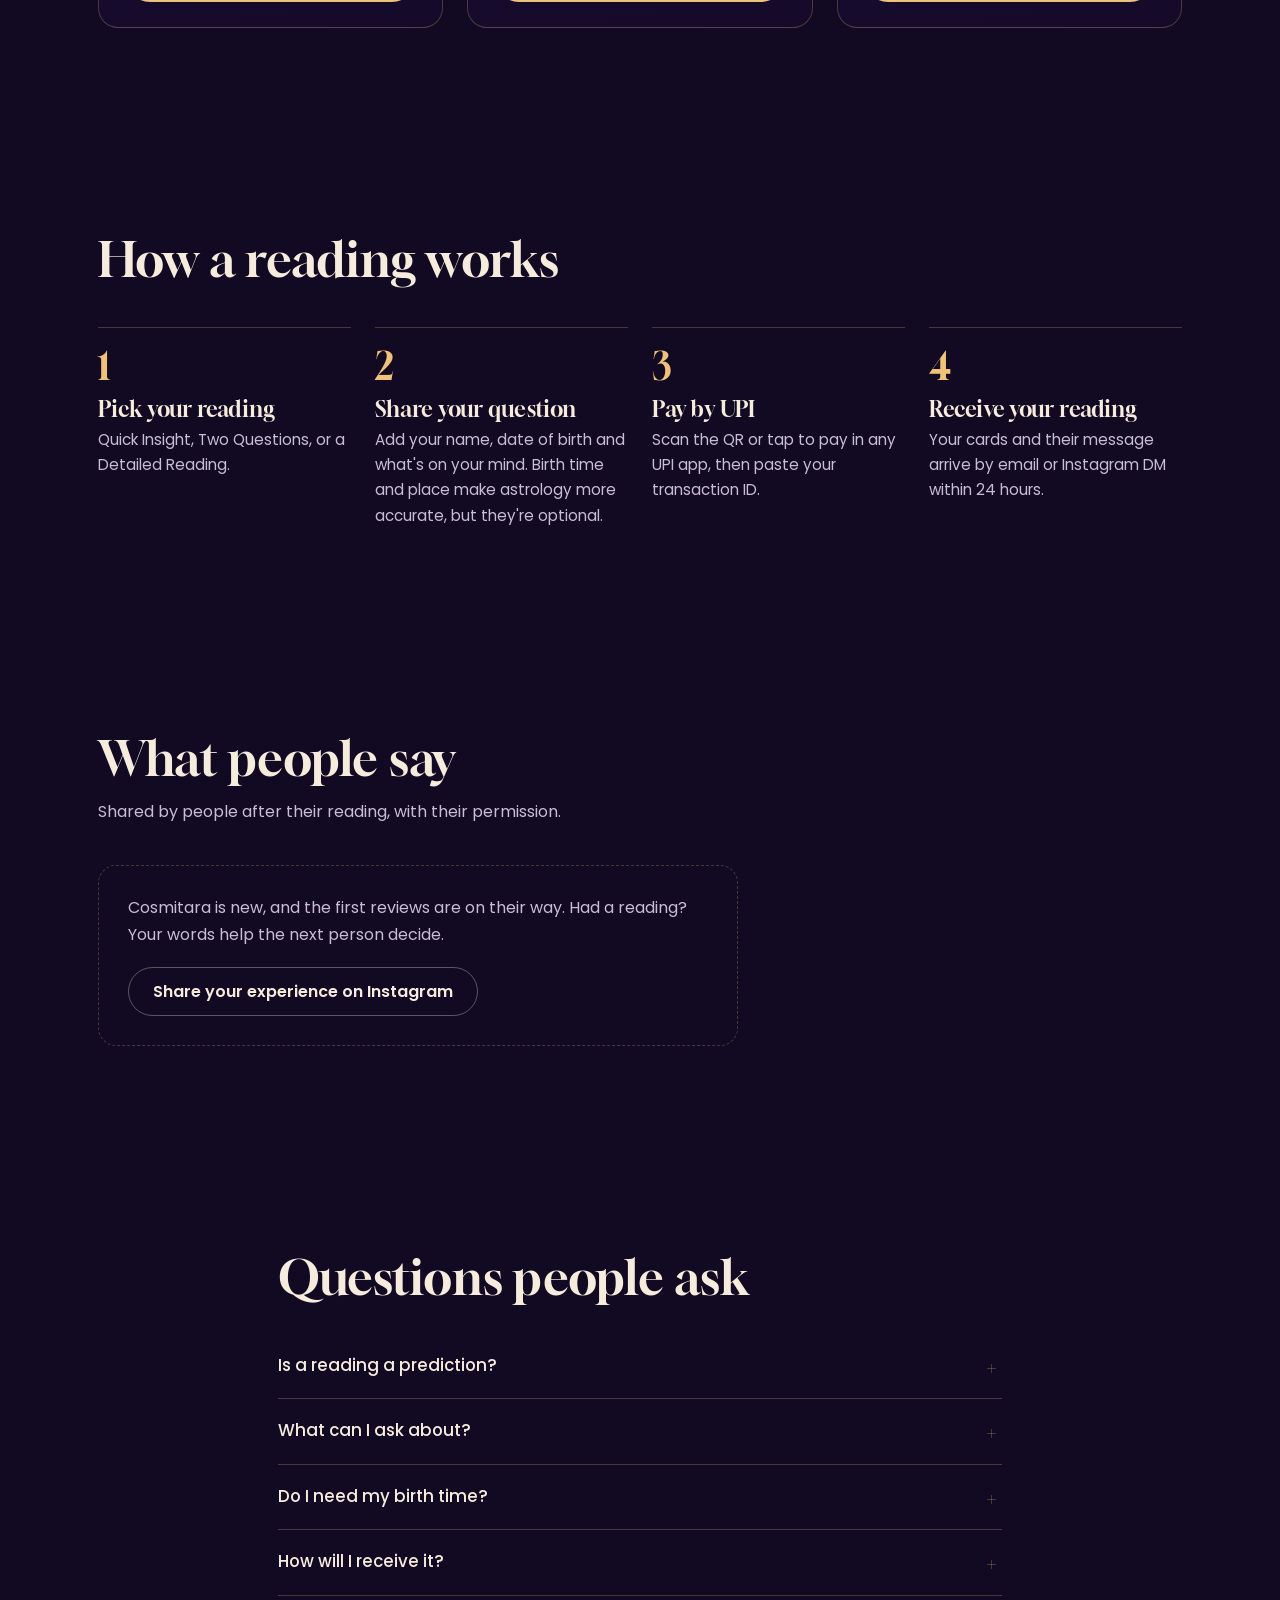
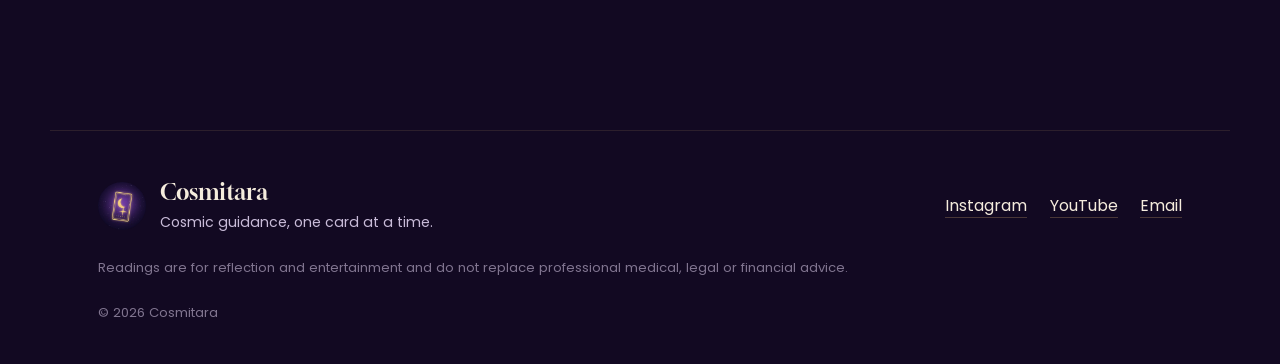
==== commit 85097161: "Add files via upload" ====
--- a/index.html
+++ b/index.html
@@ -27,8 +27,9 @@
   <nav aria-label="Main">
     <a href="#readings">Readings</a>
     <a href="#how">How it works</a>
+    <a href="#reviews">Reviews</a>
     <a href="#faq">FAQ</a>
-    <a class="nav-cta" href="#request">Book now</a>
+    <a class="nav-cta" href="#readings">Book now</a>
   </nav>
 </header>
 
@@ -37,10 +38,10 @@
   <section class="hero">
     <div class="hero-copy">
       <h1>Ask the cards what your heart already knows.</h1>
-      <p class="lede">Personal tarot and astrology readings, written for your question and your birth chart, and sent to you <span data-delivery>within 48 hours</span>.</p>
+      <p class="lede">Personal tarot and astrology readings, written for your question and your birth chart, and sent to you <span data-delivery>within 24 hours</span>.</p>
       <div class="hero-actions">
-        <a class="btn btn-gold" href="#request">Request a reading</a>
-        <a class="btn btn-ghost" href="#readings">See prices</a>
+        <a class="btn btn-gold" href="#readings">Request a reading</a>
+        <a class="btn btn-ghost" href="#how">How it works</a>
       </div>
     </div>
 
@@ -53,7 +54,7 @@
       </div>
       <div class="draw-result" aria-live="polite">
         <p class="draw-msg"></p>
-        <p class="draw-more" hidden>Want to go deeper? <a href="#request">Ask the cards your own question.</a> <button class="link-btn" id="reshuffle">Shuffle again</button></p>
+        <p class="draw-more" hidden>Want to go deeper? <a href="#readings">Ask the cards your own question.</a> <button class="link-btn" id="reshuffle">Shuffle again</button></p>
       </div>
     </div>
   </section>
@@ -74,108 +75,17 @@
       <li><h3>Pick your reading</h3><p>Quick Insight, Two Questions, or a Detailed Reading.</p></li>
       <li><h3>Share your question</h3><p>Add your name, date of birth and what's on your mind. Birth time and place make astrology more accurate, but they're optional.</p></li>
       <li><h3>Pay by UPI</h3><p>Scan the QR or tap to pay in any UPI app, then paste your transaction ID.</p></li>
-      <li><h3>Receive your reading</h3><p>Your cards and their message arrive by email or Instagram DM <span data-delivery>within 48 hours</span>.</p></li>
+      <li><h3>Receive your reading</h3><p>Your cards and their message arrive by email or Instagram DM <span data-delivery>within 24 hours</span>.</p></li>
     </ol>
   </section>
 
-  <!-- REQUEST FORM -->
-  <section id="request" class="request">
+  <!-- REVIEWS -->
+  <section id="reviews" class="reviews">
     <div class="section-head">
-      <h2>Request your reading</h2>
-      <p>Takes about three minutes. Everything you share stays between you and Cosmitara.</p>
+      <h2>What people say</h2>
+      <p>Shared by people after their reading, with their permission.</p>
     </div>
-
-    <form id="readingForm" class="rform" novalidate>
-      <ol class="progress" aria-label="Form progress">
-        <li class="is-active" data-step-dot="1">Reading</li>
-        <li data-step-dot="2">About you</li>
-        <li data-step-dot="3">Your questions</li>
-        <li data-step-dot="4">Payment</li>
-      </ol>
-
-      <!-- honeypot -->
-      <input type="checkbox" name="botcheck" class="hp" tabindex="-1" autocomplete="off">
-
-      <!-- STEP 1 -->
-      <fieldset class="step is-active" data-step="1">
-        <legend>Which reading would you like?</legend>
-        <div class="plan-pick" id="planPick"><!-- filled by app.js --></div>
-        <div class="step-nav"><span></span><button type="button" class="btn btn-gold" data-next>Continue</button></div>
-      </fieldset>
-
-      <!-- STEP 2 -->
-      <fieldset class="step" data-step="2">
-        <legend>A little about you</legend>
-        <div class="grid">
-          <label class="field"><span class="lab">Full name</span><input name="name" autocomplete="name" required></label>
-          <label class="field"><span class="lab">Email</span><input name="email" type="email" autocomplete="email" required><small>Your reading is sent here.</small></label>
-          <label class="field"><span class="lab">Instagram handle <em>optional</em></span><input name="instagram" placeholder="@yourname"></label>
-          <label class="field"><span class="lab">Date of birth</span><input name="dob" type="date" required></label>
-          <label class="field"><span class="lab">Time of birth <em>optional</em></span><input name="birth_time" type="time"><small>Even an approximate time helps.</small></label>
-          <label class="field"><span class="lab">Place of birth <em>optional</em></span><input name="birth_place" placeholder="City, State"></label>
-          <label class="field"><span class="lab">What is this about?</span><select name="focus" id="focus" required>
-              <option value="">Choose one</option>
-              <option>Love & relationships</option>
-              <option>Career & purpose</option>
-              <option>Self-growth & healing</option>
-              <option>Family & friendships</option>
-              <option>General guidance</option>
-            </select>
-          </label>
-          <label class="field"><span class="lab">Send my reading by</span><select name="delivery" required>
-              <option>Email</option>
-              <option>Instagram DM</option>
-            </select>
-          </label>
-        </div>
-        <div class="partner" id="partner" hidden>
-          <p class="partner-note">Is your question about someone specific? Their details help, if you know them.</p>
-          <div class="grid">
-            <label class="field"><span class="lab">Their name <em>optional</em></span><input name="partner_name"></label>
-            <label class="field"><span class="lab">Their date of birth <em>optional</em></span><input name="partner_dob" type="date"></label>
-          </div>
-        </div>
-        <div class="step-nav"><button type="button" class="btn btn-ghost" data-back>Back</button><button type="button" class="btn btn-gold" data-next>Continue</button></div>
-      </fieldset>
-
-      <!-- STEP 3 -->
-      <fieldset class="step" data-step="3">
-        <legend>Your <span id="qCountWord">question</span></legend>
-        <p class="hint">Open questions get the richest answers. Try "What do I need to know about…" rather than yes/no.</p>
-        <div id="questions"><!-- filled by app.js --></div>
-        <label class="field"><span class="lab">Anything else you'd like me to know? <em>optional</em></span><textarea name="context" rows="3"></textarea></label>
-        <div class="step-nav"><button type="button" class="btn btn-ghost" data-back>Back</button><button type="button" class="btn btn-gold" data-next>Continue to payment</button></div>
-      </fieldset>
-
-      <!-- STEP 4 -->
-      <fieldset class="step" data-step="4">
-        <legend>Pay and send</legend>
-        <div class="pay">
-          <div class="pay-qr">
-            <div id="qr" class="qr" role="img" aria-label="UPI payment QR code"></div>
-            <a id="upiLink" class="btn btn-gold pay-app" href="#">Pay in UPI app</a>
-          </div>
-          <div class="pay-info">
-            <p class="pay-amount"><span id="payPlan">Quick Insight</span><strong id="payPrice">₹99</strong></p>
-            <p>Scan with GPay, PhonePe, Paytm or any UPI app.</p>
-            <p class="upi-row">UPI ID <code id="upiId">cosmitara@nyes</code> <button type="button" class="link-btn" id="copyUpi">Copy</button></p>
-            <label class="field"><span class="lab">UPI transaction ID</span><input name="utr" inputmode="numeric" required placeholder="12-digit UTR / reference number"><small>Find it in your UPI app under payment details.</small></label>
-          </div>
-        </div>
-        <label class="consent"><input type="checkbox" name="consent" required> <span>I'm 18 or older, and I understand readings are for reflection and guidance. They aren't medical, legal or financial advice.</span></label>
-        <p class="form-error" id="formError" role="alert" hidden></p>
-        <div class="step-nav"><button type="button" class="btn btn-ghost" data-back>Back</button><button type="submit" class="btn btn-gold" id="sendBtn">Send my request</button></div>
-      </fieldset>
-
-      <!-- DONE -->
-      <div class="done" id="done" hidden tabindex="-1">
-        <h3>Request sent. The cards are being drawn.</h3>
-        <p>Your reading will reach you <span data-delivery>within 48 hours</span>. If anything about your payment needs checking, Cosmitara will message you first.</p>
-        <a class="btn btn-ghost" href="#top">Back to the top</a>
-      </div>
-    </form>
-
-    <p class="alt-form" id="altForm" hidden>Prefer Google Forms? <a id="gformLink" href="#" target="_blank" rel="noopener">Fill in the same request there.</a></p>
+    <div class="review-list" id="reviewList"><!-- filled by app.js from config.js --></div>
   </section>
 
   <!-- FAQ -->
@@ -203,7 +113,6 @@
 </footer>
 
 <script src="config.js"></script>
-<script src="qr.js"></script>
 <script src="app.js"></script>
 </body>
 </html>
--- a/styles.css
+++ b/styles.css
@@ -287,3 +287,42 @@
   .draw-result { min-height: 3rem; margin-top: 1.2rem; }
   .hero { padding-bottom: 2rem !important; }
 }
+
+/* launch offer pricing */
+.was { font-family: var(--body); font-size: .5em; color: #c9bcd9aa; text-decoration-thickness: 2px; text-decoration-color: var(--rose); margin-right: .25em; vertical-align: middle; }
+.plan-opt .amt { white-space: nowrap; }
+.plan-opt .amt .was { font-size: .55em; }
+.offer { align-self: flex-start; font-size: .8rem; font-weight: 600; color: var(--ink); background: var(--gold); padding: .15rem .65rem; border-radius: 999px; margin-bottom: .6rem; }
+
+/* booking page */
+.book { padding-top: clamp(2rem, 5vw, 3.5rem) !important; }
+.book .section-head h1 { font-size: clamp(2.2rem, 5vw, 3.2rem); }
+.top nav .nav-back { color: var(--moon); text-decoration: none; border-bottom: 1px solid var(--line); }
+.top nav .nav-back::before { content: "‹ "; color: var(--gold); }
+@media (max-width: 760px) { .top nav a.nav-back { display: inline; } }
+.chosen {
+  display: grid; grid-template-columns: 1fr auto auto; align-items: center; gap: .4rem 1.2rem;
+  padding: 1rem 1.2rem; margin-bottom: 1rem;
+  border: 1px solid var(--gold); border-radius: 14px; background: #efc27a12;
+}
+.chosen p { margin: 0; }
+.chosen-label { font-size: .8rem; color: var(--mist); }
+.chosen-name b { font-weight: 600; font-size: 1.05rem; }
+.chosen-name span { display: block; color: var(--mist); font-size: .88rem; }
+.chosen-price { font-family: var(--display); font-size: 1.7rem; color: var(--gold); white-space: nowrap; }
+.chosen-price .was { font-size: .55em; }
+@media (max-width: 520px) {
+  .chosen { grid-template-columns: 1fr auto; }
+  .chosen-change { grid-column: 1 / -1; justify-self: start; }
+}
+.rform > .plan-pick { margin-bottom: 1.6rem; }
+
+/* reviews */
+.review-list { display: grid; grid-template-columns: repeat(auto-fit, minmax(280px, 1fr)); gap: 1.5rem; }
+.review { margin: 0; padding: 1.6rem; border-radius: 18px; border: 1px solid var(--line); background: linear-gradient(170deg, #2a1550cc, #160b2bcc); display: flex; flex-direction: column; gap: .9rem; }
+.review .stars { margin: 0; color: var(--gold); letter-spacing: .15em; font-size: 1.1rem; }
+.review blockquote { margin: 0; font-family: var(--display); font-size: 1.2rem; line-height: 1.45; color: var(--moon); }
+.review figcaption { color: var(--mist); font-size: .9rem; margin-top: auto; }
+.review figcaption span { color: var(--gold); }
+.review-empty { grid-column: 1 / -1; max-width: 640px; padding: 1.8rem; border: 1px dashed var(--line); border-radius: 18px; }
+.review-empty p { margin: 0 0 1.2rem; color: var(--mist); }
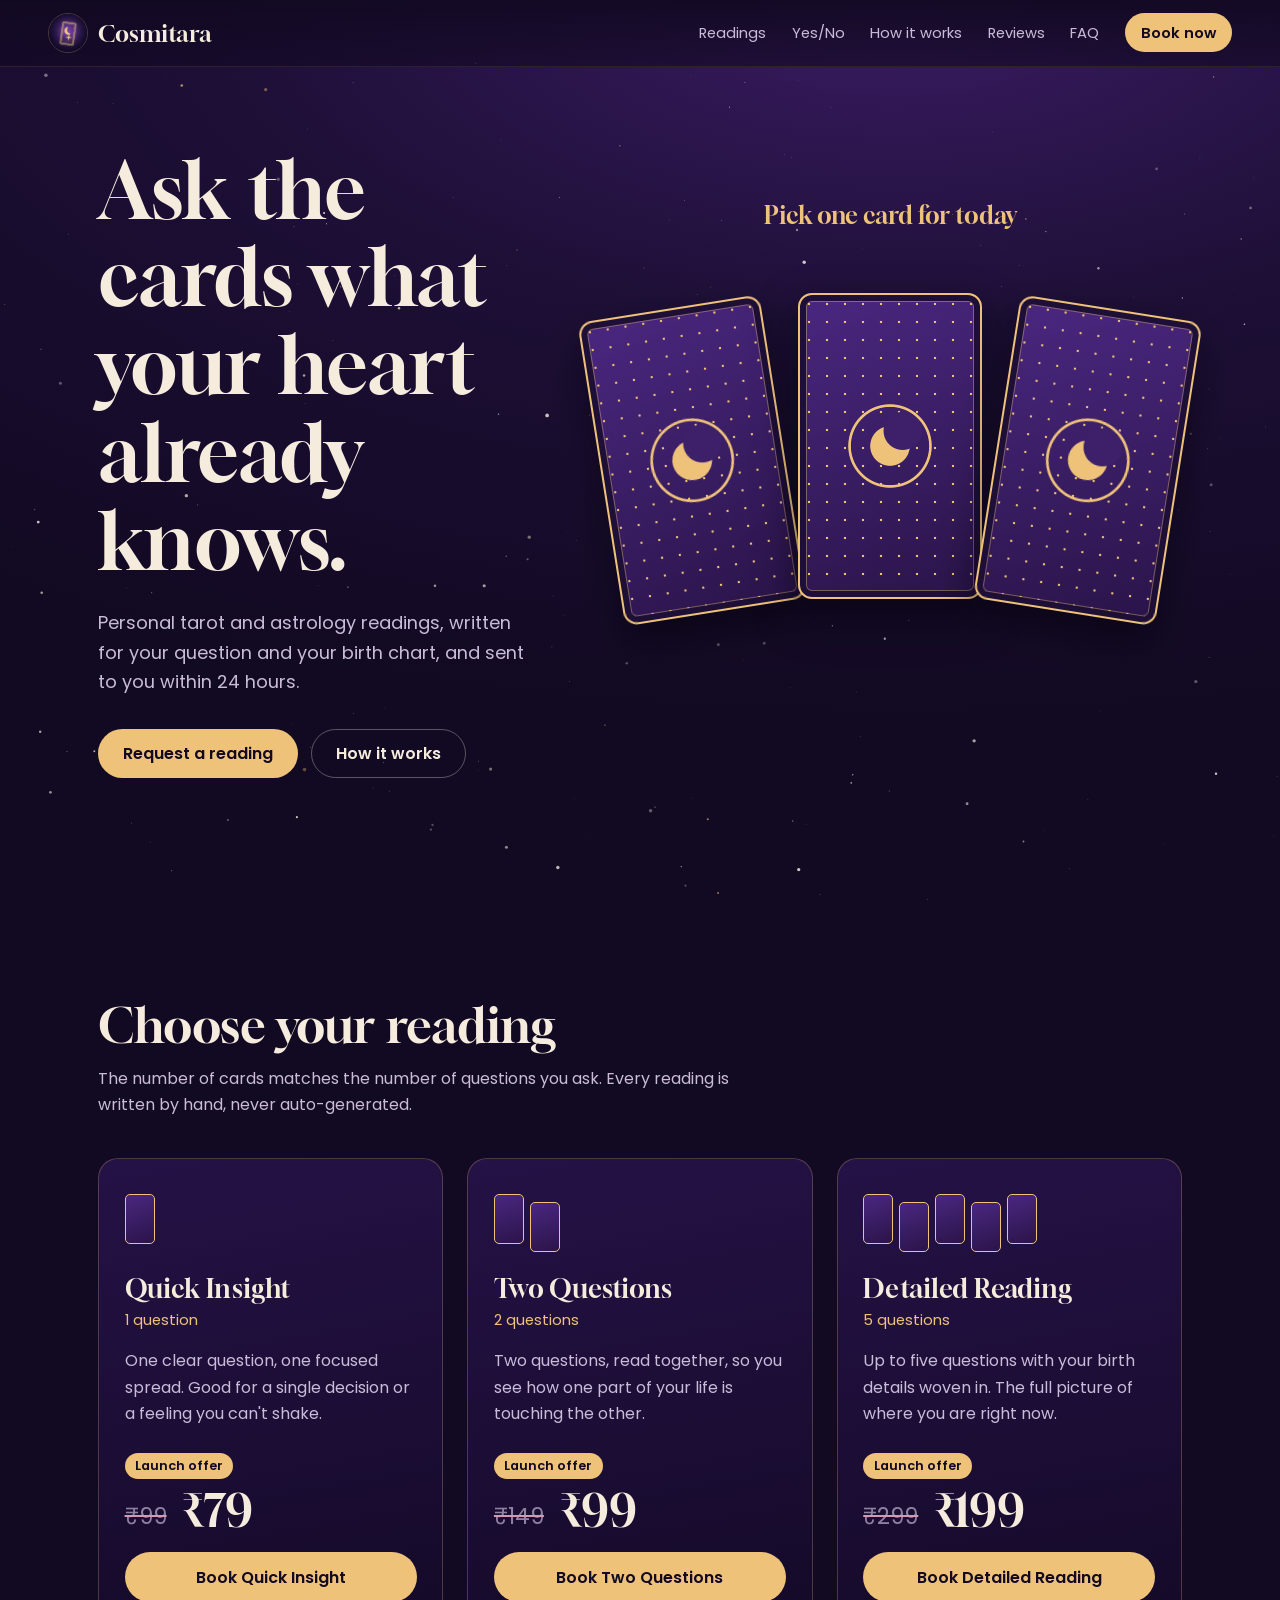
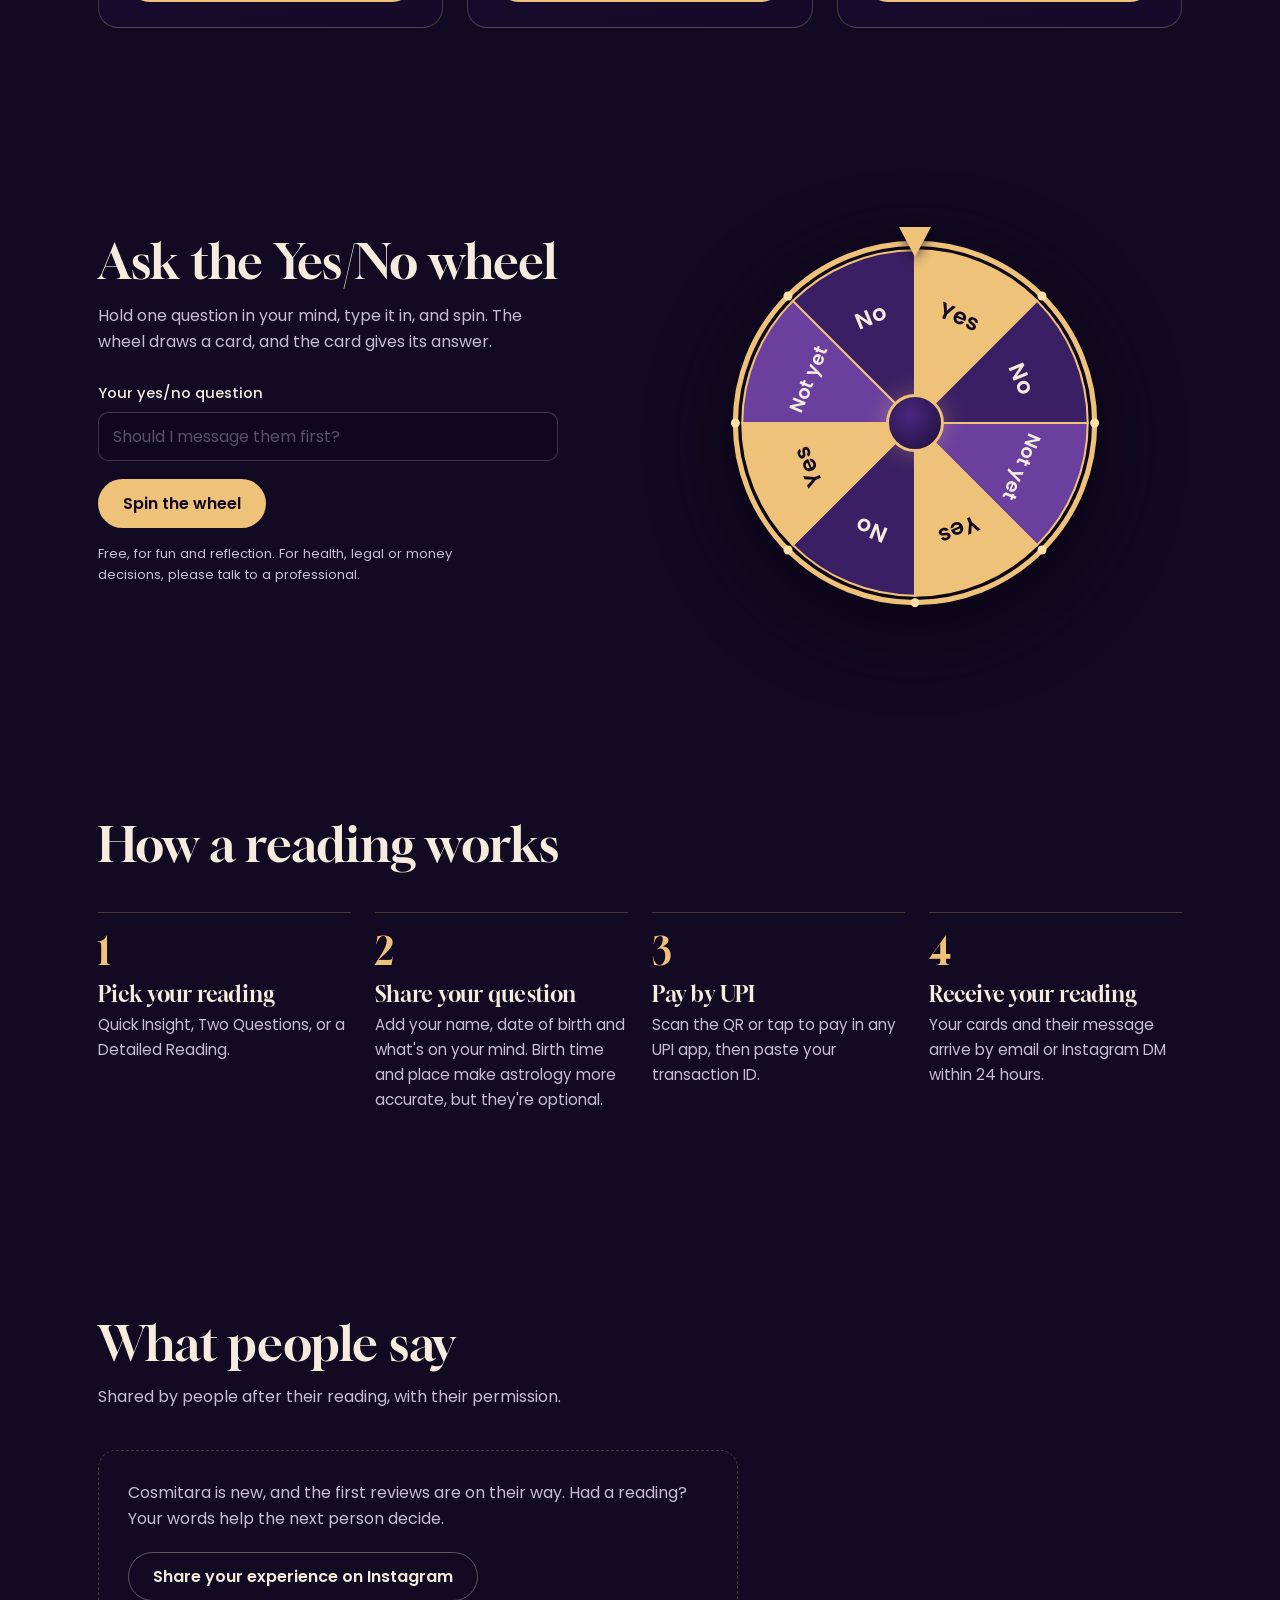
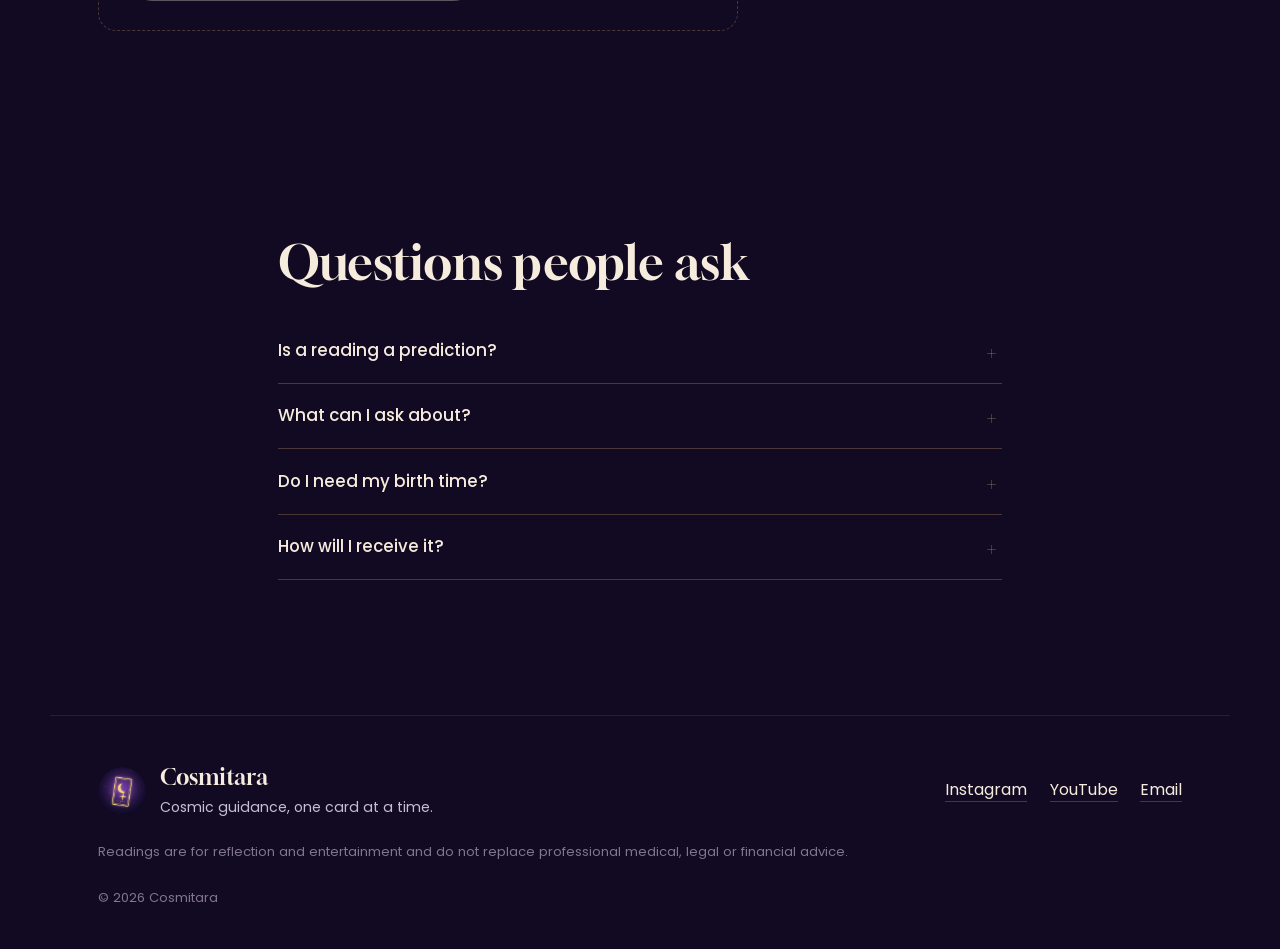
==== commit 3735124e: "Add files via upload" ====
--- a/index.html
+++ b/index.html
@@ -26,6 +26,7 @@
   </a>
   <nav aria-label="Main">
     <a href="#readings">Readings</a>
+    <a href="#yesno">Yes/No</a>
     <a href="#how">How it works</a>
     <a href="#reviews">Reviews</a>
     <a href="#faq">FAQ</a>
@@ -66,6 +67,43 @@
       <p>The number of cards matches the number of questions you ask. Every reading is written by hand, never auto-generated.</p>
     </div>
     <div class="plans" id="plans"><!-- filled by app.js --></div>
+  </section>
+
+  <!-- YES / NO WHEEL -->
+  <section id="yesno" class="yesno">
+    <div class="yn-copy">
+      <h2>Ask the Yes/No wheel</h2>
+      <p>Hold one question in your mind, type it in, and spin. The wheel draws a card, and the card gives its answer.</p>
+      <form id="ynForm" class="yn-form" novalidate>
+        <label class="field" for="ynQ"><span class="lab">Your yes/no question</span>
+          <input id="ynQ" name="ynq" maxlength="140" autocomplete="off" placeholder="Should I message them first?">
+        </label>
+        <p class="yn-err" id="ynErr" role="alert" hidden>Type your question first. The wheel answers what you ask.</p>
+        <button class="btn btn-gold" id="ynSpin" type="submit">Spin the wheel</button>
+      </form>
+      <p class="yn-note">Free, for fun and reflection. For health, legal or money decisions, please talk to a professional.</p>
+    </div>
+
+    <div class="yn-stage">
+      <div class="wheel-wrap" aria-hidden="true">
+        <span class="wheel-pointer"></span>
+        <svg id="wheel" class="wheel" viewBox="-110 -110 220 220"></svg>
+        <span class="wheel-hub"></span>
+      </div>
+      <div class="yn-result" id="ynResult" hidden tabindex="-1" aria-live="polite">
+        <div class="tcard yn-card"><span class="tcard-inner"><span class="face back"></span><span class="face front" id="ynFront"></span></span></div>
+        <div class="yn-text">
+          <p class="yn-asked" id="ynAsked"></p>
+          <p class="yn-answer" id="ynAnswer"></p>
+          <p class="yn-msg" id="ynMsg"></p>
+          <div class="yn-upsell">
+            <p>Want to know why, and what to do next? Get a personal Yes/No reading, written by Cosmitara and sent <span data-delivery>within 24 hours</span>.</p>
+            <a class="btn btn-gold" id="ynBook" href="book.html?plan=yesno">Get my answer for <span id="ynPrice">₹39</span></a>
+            <button type="button" class="link-btn" id="ynAgain">Ask another question</button>
+          </div>
+        </div>
+      </div>
+    </div>
   </section>
 
   <!-- HOW IT WORKS (a real sequence) -->
--- a/styles.css
+++ b/styles.css
@@ -326,3 +326,42 @@
 .review figcaption span { color: var(--gold); }
 .review-empty { grid-column: 1 / -1; max-width: 640px; padding: 1.8rem; border: 1px dashed var(--line); border-radius: 18px; }
 .review-empty p { margin: 0 0 1.2rem; color: var(--mist); }
+
+/* yes / no wheel */
+.yesno { display: grid; grid-template-columns: minmax(0, 1fr) minmax(0, 1.1fr); gap: clamp(2rem, 5vw, 4rem); align-items: center; }
+.yn-copy > p { color: var(--mist); max-width: 46ch; margin: .9rem 0 1.6rem; }
+.yn-form { display: grid; gap: .9rem; max-width: 460px; }
+.yn-form .btn { justify-self: start; }
+.yn-err { margin: 0; color: #ffb3c1; font-size: .88rem; }
+.yn-note { color: #c9bcd999; font-size: .82rem; margin: 1.2rem 0 0; max-width: 46ch; }
+.yn-stage { display: grid; justify-items: center; gap: 2rem; }
+.wheel-wrap { position: relative; width: min(100%, 380px); aspect-ratio: 1; max-width: 100%; }
+.wheel { width: 100%; height: 100%; display: block; filter: drop-shadow(0 20px 40px #05020caa); transform-origin: 50% 50%; }
+.wheel-pointer {
+  position: absolute; top: -6px; left: 50%; transform: translateX(-50%); z-index: 2;
+  width: 0; height: 0; border-left: 16px solid transparent; border-right: 16px solid transparent; border-top: 30px solid var(--gold);
+  filter: drop-shadow(0 4px 6px #05020c99);
+}
+.wheel-hub { position: absolute; inset: 50% auto auto 50%; width: 58px; height: 58px; transform: translate(-50%, -50%); border-radius: 50%;
+  background: radial-gradient(circle at 40% 35%, #4a2780, #1d0f36); border: 3px solid var(--gold); box-shadow: 0 0 24px #efc27a55; }
+.yn-result { display: grid; grid-template-columns: auto 1fr; gap: 1.6rem; align-items: center; width: 100%; max-width: 560px;
+  padding: 1.4rem; border-radius: 20px; border: 1px solid var(--line); background: linear-gradient(170deg, #2a1550e6, #160b2be6); }
+.yn-result:focus { outline: none; }
+.yn-card { --w: 128px; cursor: default; }
+.yn-text p { margin: 0; }
+.yn-asked { color: var(--mist); font-size: .9rem; font-style: italic; }
+.yn-answer { font-family: var(--display); font-size: 1.9rem; line-height: 1.15; margin: .3rem 0 .4rem !important; }
+.yn-answer span { display: block; font-family: var(--body); font-size: .85rem; color: var(--gold); font-weight: 600; }
+.yn-msg { color: var(--moon); }
+.yn-upsell { margin-top: 1.1rem; padding-top: 1rem; border-top: 1px solid var(--line); display: grid; gap: .8rem; justify-items: start; }
+.yn-upsell p { color: var(--mist); font-size: .9rem; }
+@media (max-width: 900px) {
+  .yesno { grid-template-columns: 1fr; }
+  .yn-stage { order: 2; }
+}
+@media (max-width: 520px) {
+  .yn-result { grid-template-columns: 1fr; justify-items: center; text-align: center; }
+  .yn-upsell { justify-items: center; }
+  .yn-form .btn { justify-self: stretch; }
+}
+#ynBook { gap: .3em; }
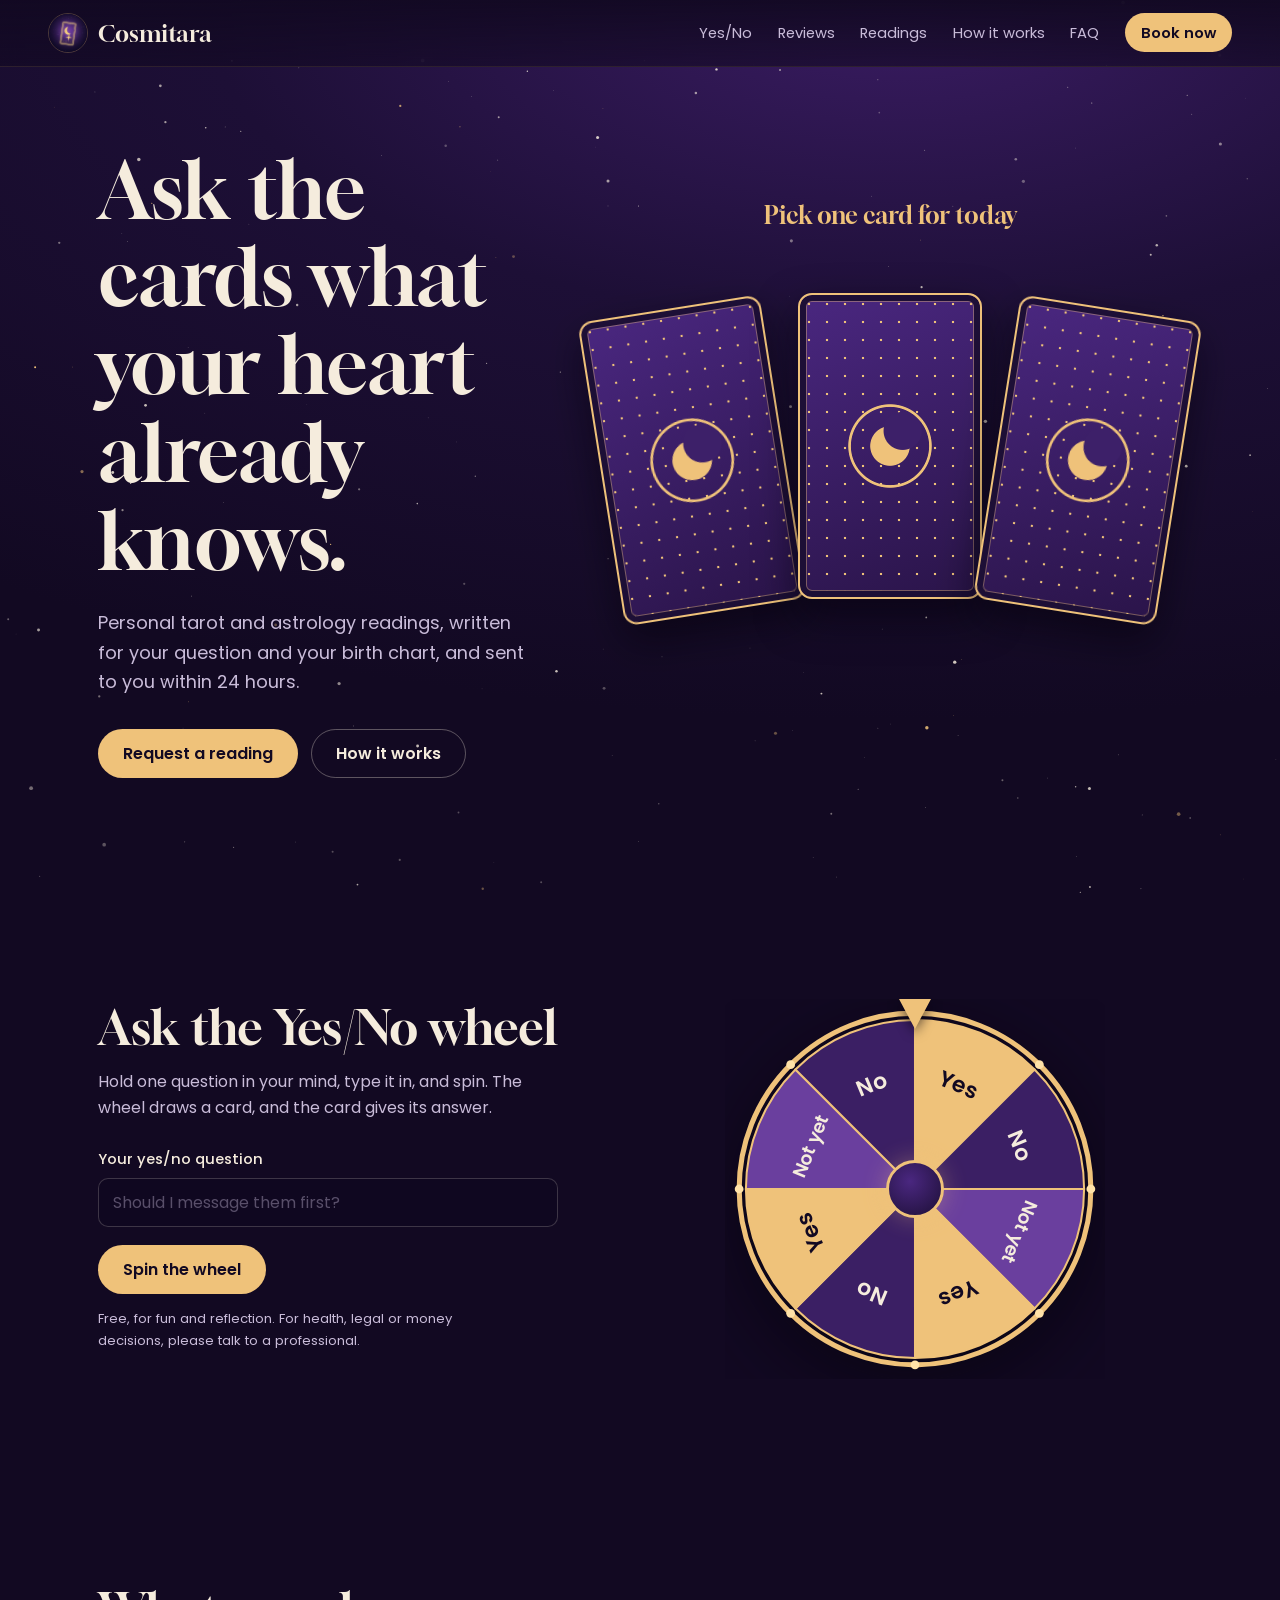
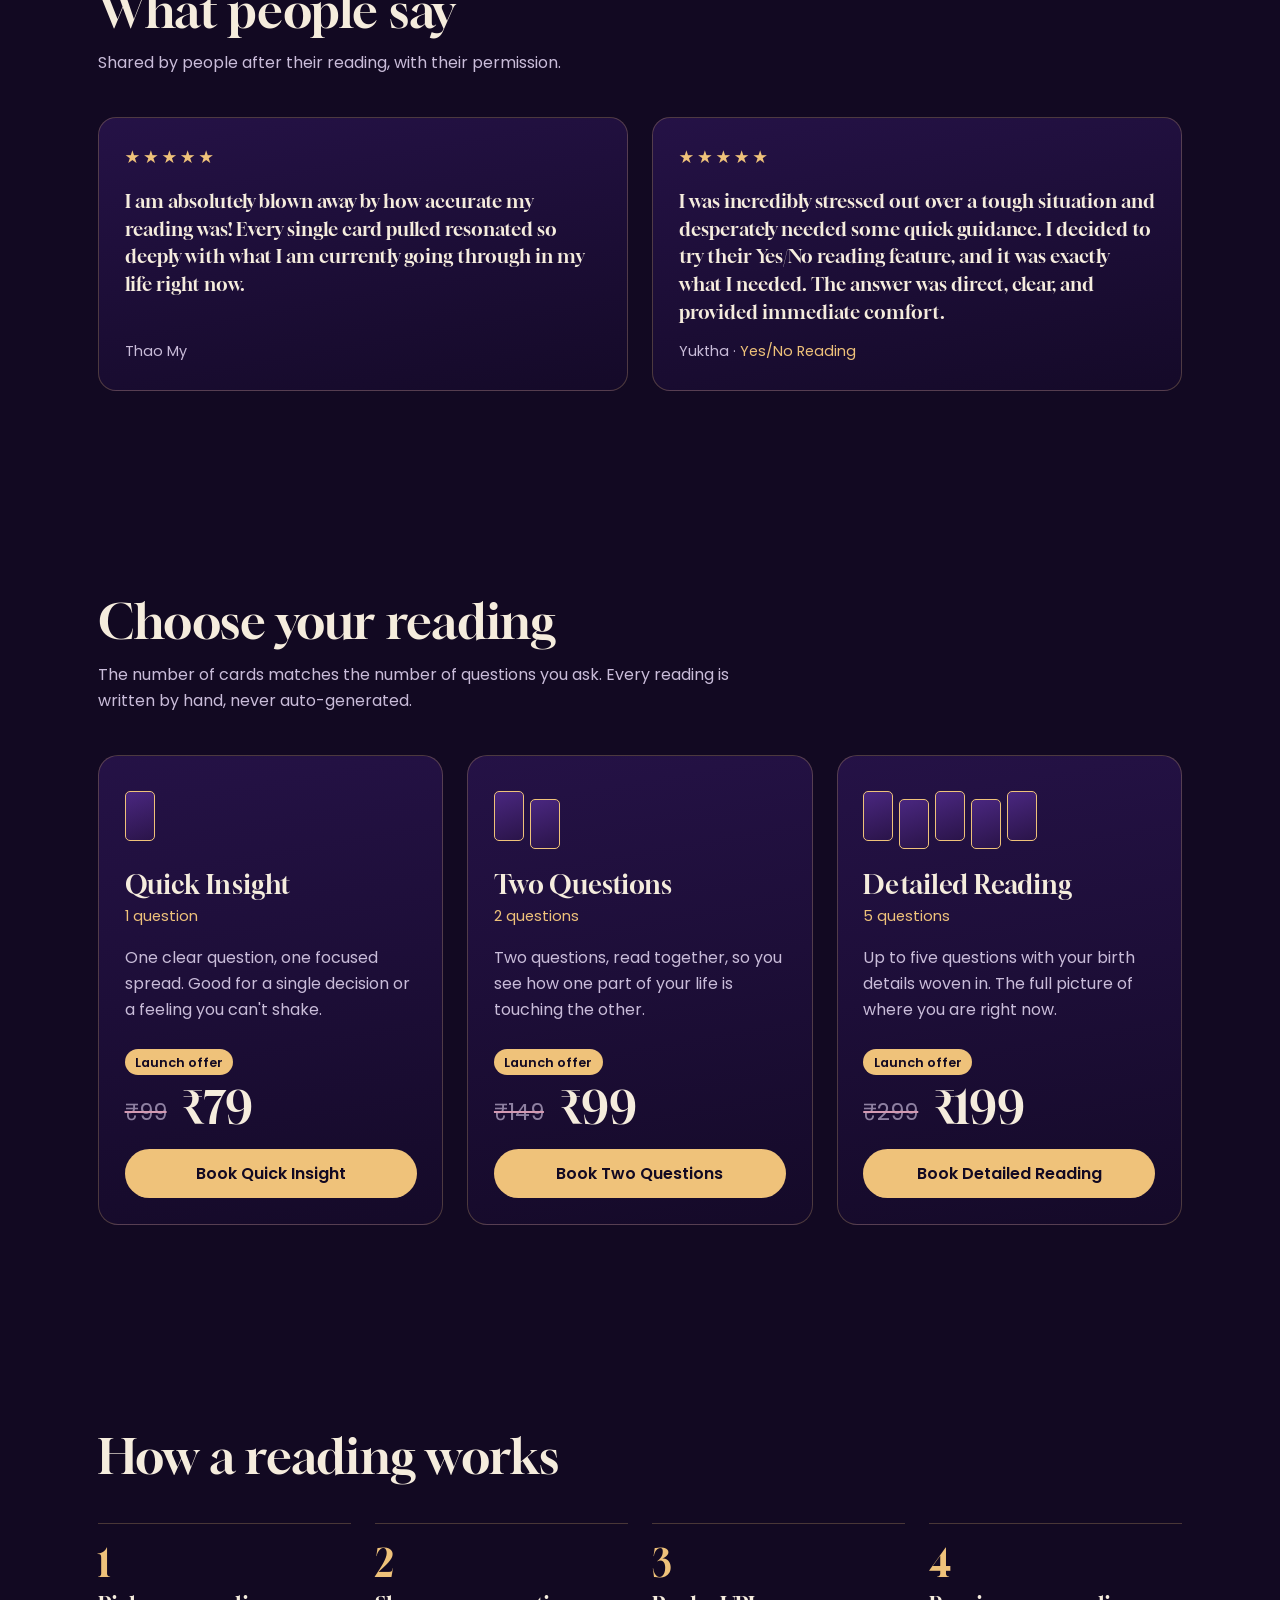
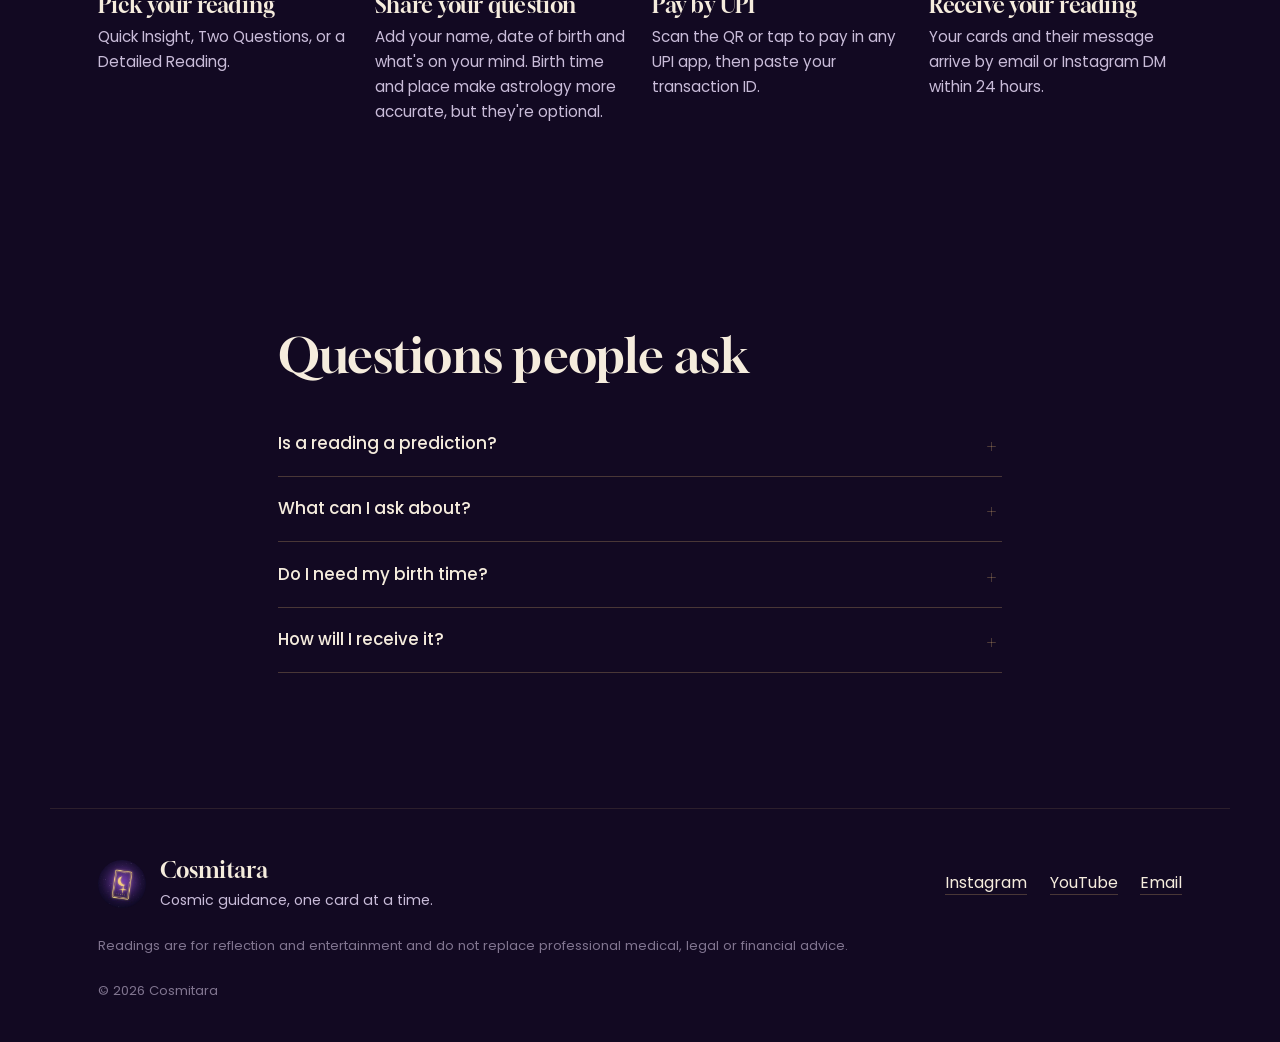
==== commit b03b5e21: "Add files via upload" ====
--- a/index.html
+++ b/index.html
@@ -25,10 +25,10 @@
     <span>Cosmitara</span>
   </a>
   <nav aria-label="Main">
+    <a href="#yesno">Yes/No</a>
+    <a href="#reviews">Reviews</a>
     <a href="#readings">Readings</a>
-    <a href="#yesno">Yes/No</a>
     <a href="#how">How it works</a>
-    <a href="#reviews">Reviews</a>
     <a href="#faq">FAQ</a>
     <a class="nav-cta" href="#readings">Book now</a>
   </nav>
@@ -58,15 +58,6 @@
         <p class="draw-more" hidden>Want to go deeper? <a href="#readings">Ask the cards your own question.</a> <button class="link-btn" id="reshuffle">Shuffle again</button></p>
       </div>
     </div>
-  </section>
-
-  <!-- READINGS -->
-  <section id="readings" class="readings">
-    <div class="section-head">
-      <h2>Choose your reading</h2>
-      <p>The number of cards matches the number of questions you ask. Every reading is written by hand, never auto-generated.</p>
-    </div>
-    <div class="plans" id="plans"><!-- filled by app.js --></div>
   </section>
 
   <!-- YES / NO WHEEL -->
@@ -106,6 +97,24 @@
     </div>
   </section>
 
+  <!-- REVIEWS -->
+  <section id="reviews" class="reviews">
+    <div class="section-head">
+      <h2>What people say</h2>
+      <p>Shared by people after their reading, with their permission.</p>
+    </div>
+    <div class="review-list" id="reviewList"><!-- filled by app.js from config.js --></div>
+  </section>
+
+  <!-- READINGS -->
+  <section id="readings" class="readings">
+    <div class="section-head">
+      <h2>Choose your reading</h2>
+      <p>The number of cards matches the number of questions you ask. Every reading is written by hand, never auto-generated.</p>
+    </div>
+    <div class="plans" id="plans"><!-- filled by app.js --></div>
+  </section>
+
   <!-- HOW IT WORKS (a real sequence) -->
   <section id="how" class="how">
     <h2>How a reading works</h2>
@@ -115,15 +124,6 @@
       <li><h3>Pay by UPI</h3><p>Scan the QR or tap to pay in any UPI app, then paste your transaction ID.</p></li>
       <li><h3>Receive your reading</h3><p>Your cards and their message arrive by email or Instagram DM <span data-delivery>within 24 hours</span>.</p></li>
     </ol>
-  </section>
-
-  <!-- REVIEWS -->
-  <section id="reviews" class="reviews">
-    <div class="section-head">
-      <h2>What people say</h2>
-      <p>Shared by people after their reading, with their permission.</p>
-    </div>
-    <div class="review-list" id="reviewList"><!-- filled by app.js from config.js --></div>
   </section>
 
   <!-- FAQ -->
--- a/styles.css
+++ b/styles.css
@@ -335,10 +335,11 @@
 .yn-err { margin: 0; color: #ffb3c1; font-size: .88rem; }
 .yn-note { color: #c9bcd999; font-size: .82rem; margin: 1.2rem 0 0; max-width: 46ch; }
 .yn-stage { display: grid; justify-items: center; gap: 2rem; }
-.wheel-wrap { position: relative; width: min(100%, 380px); aspect-ratio: 1; max-width: 100%; }
+.wheel-wrap { position: relative; width: min(100%, 380px); aspect-ratio: 1; max-width: 100%; overflow: hidden; padding: 4px; }
+.wheel-wrap .wheel { overflow: visible; }
 .wheel { width: 100%; height: 100%; display: block; filter: drop-shadow(0 20px 40px #05020caa); transform-origin: 50% 50%; }
 .wheel-pointer {
-  position: absolute; top: -6px; left: 50%; transform: translateX(-50%); z-index: 2;
+  position: absolute; top: 0; left: 50%; transform: translateX(-50%); z-index: 2;
   width: 0; height: 0; border-left: 16px solid transparent; border-right: 16px solid transparent; border-top: 30px solid var(--gold);
   filter: drop-shadow(0 4px 6px #05020c99);
 }
